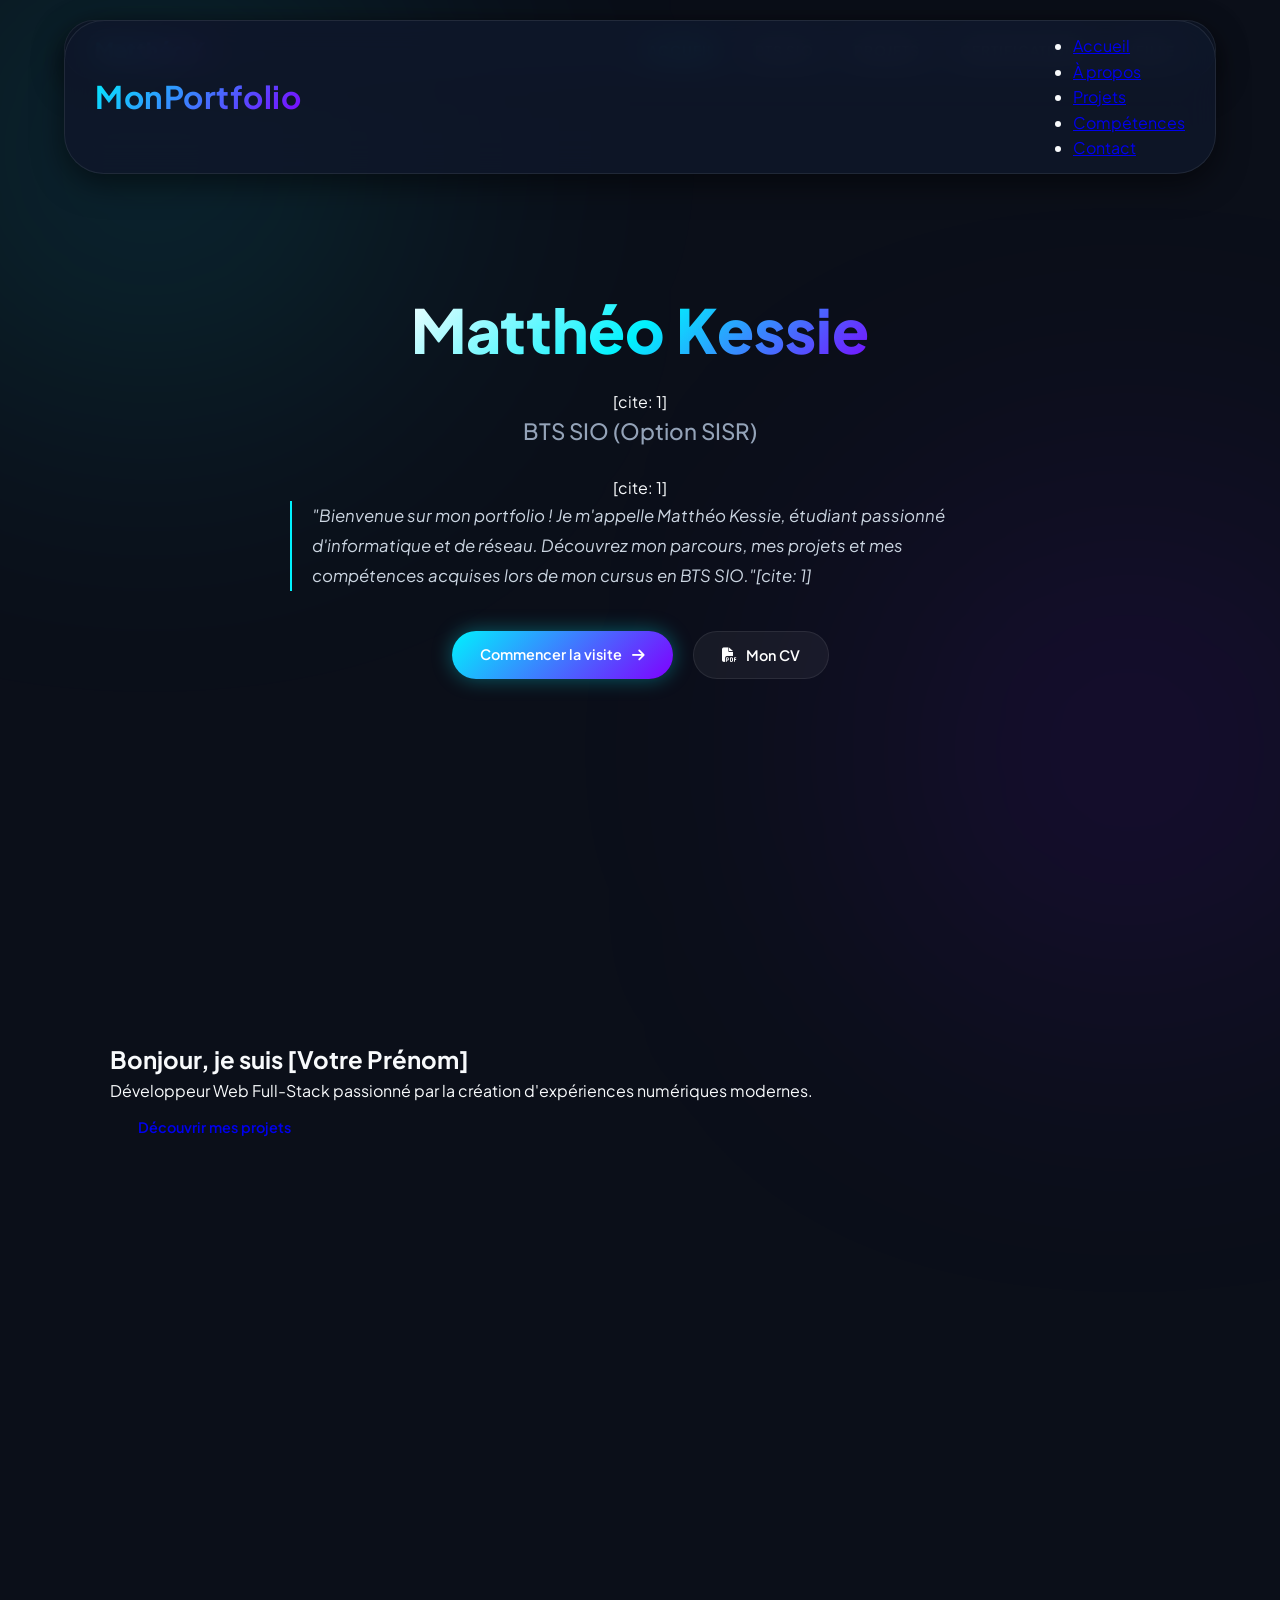
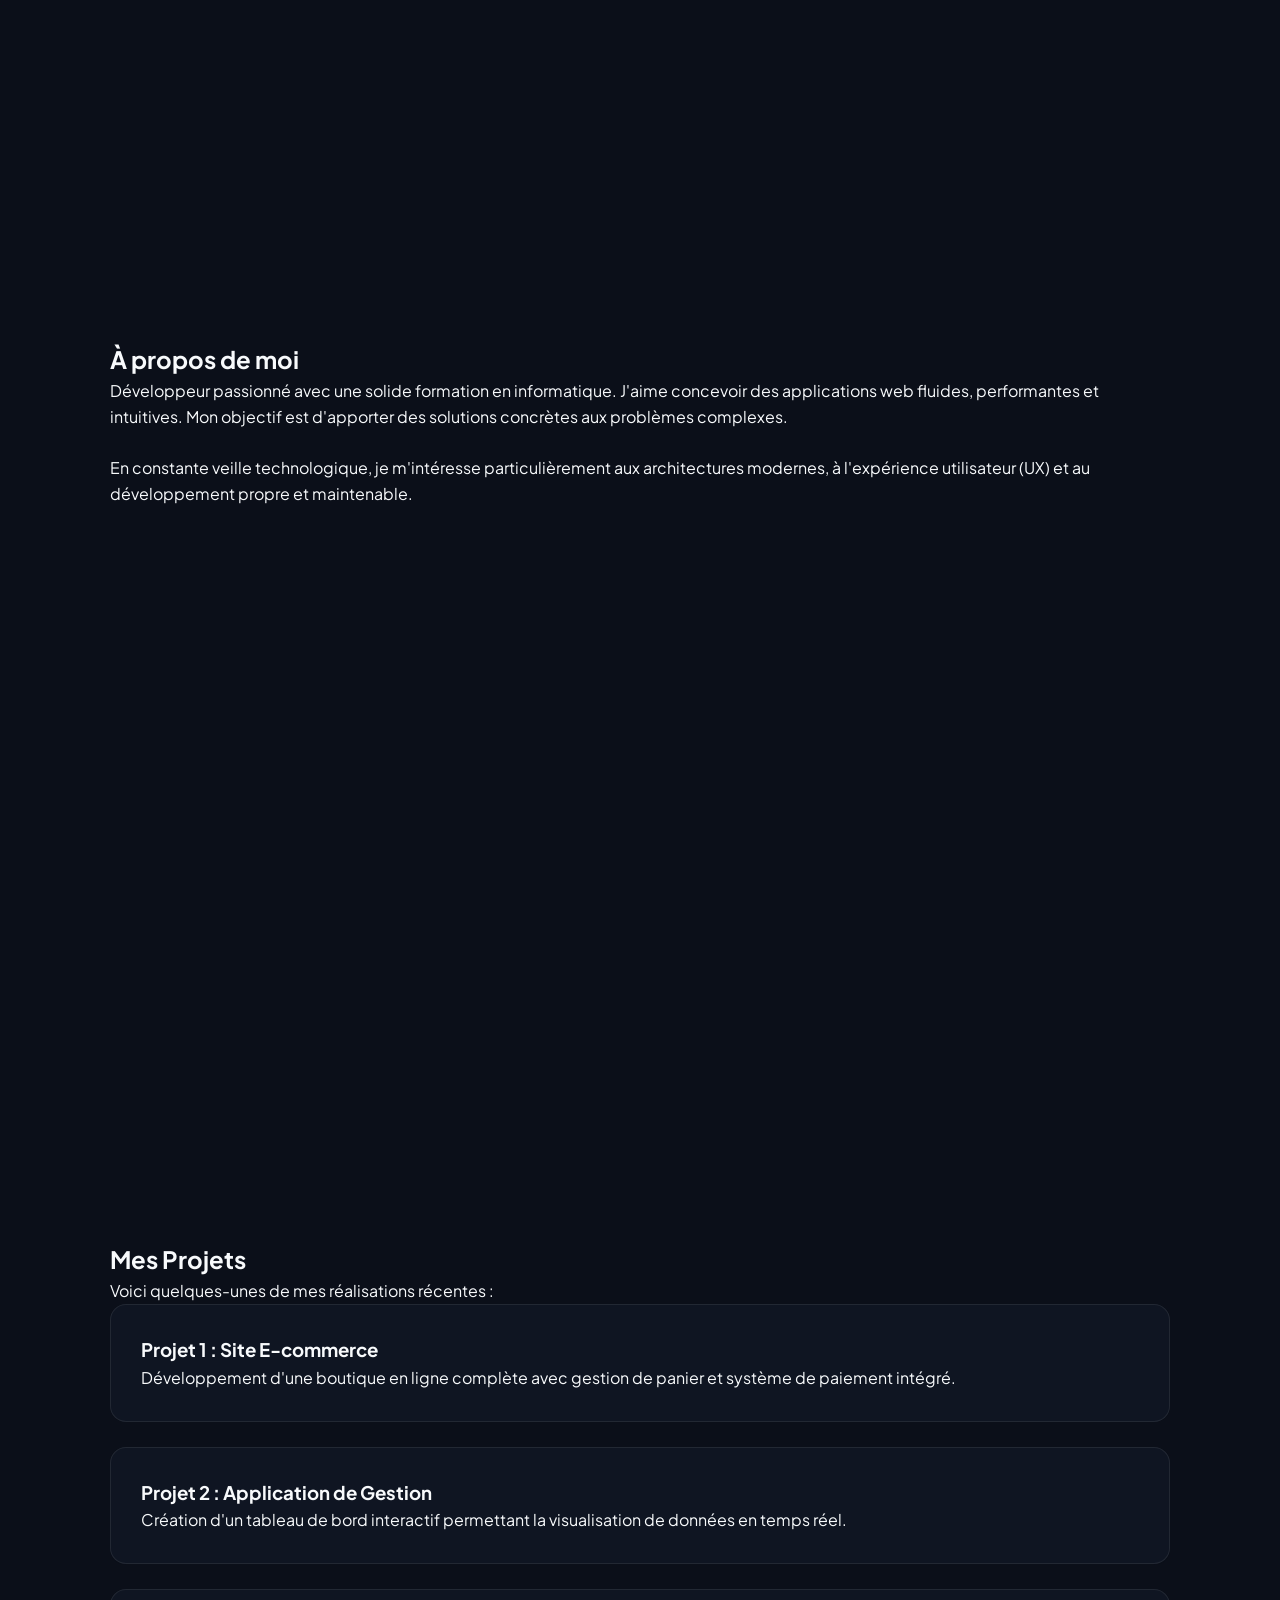
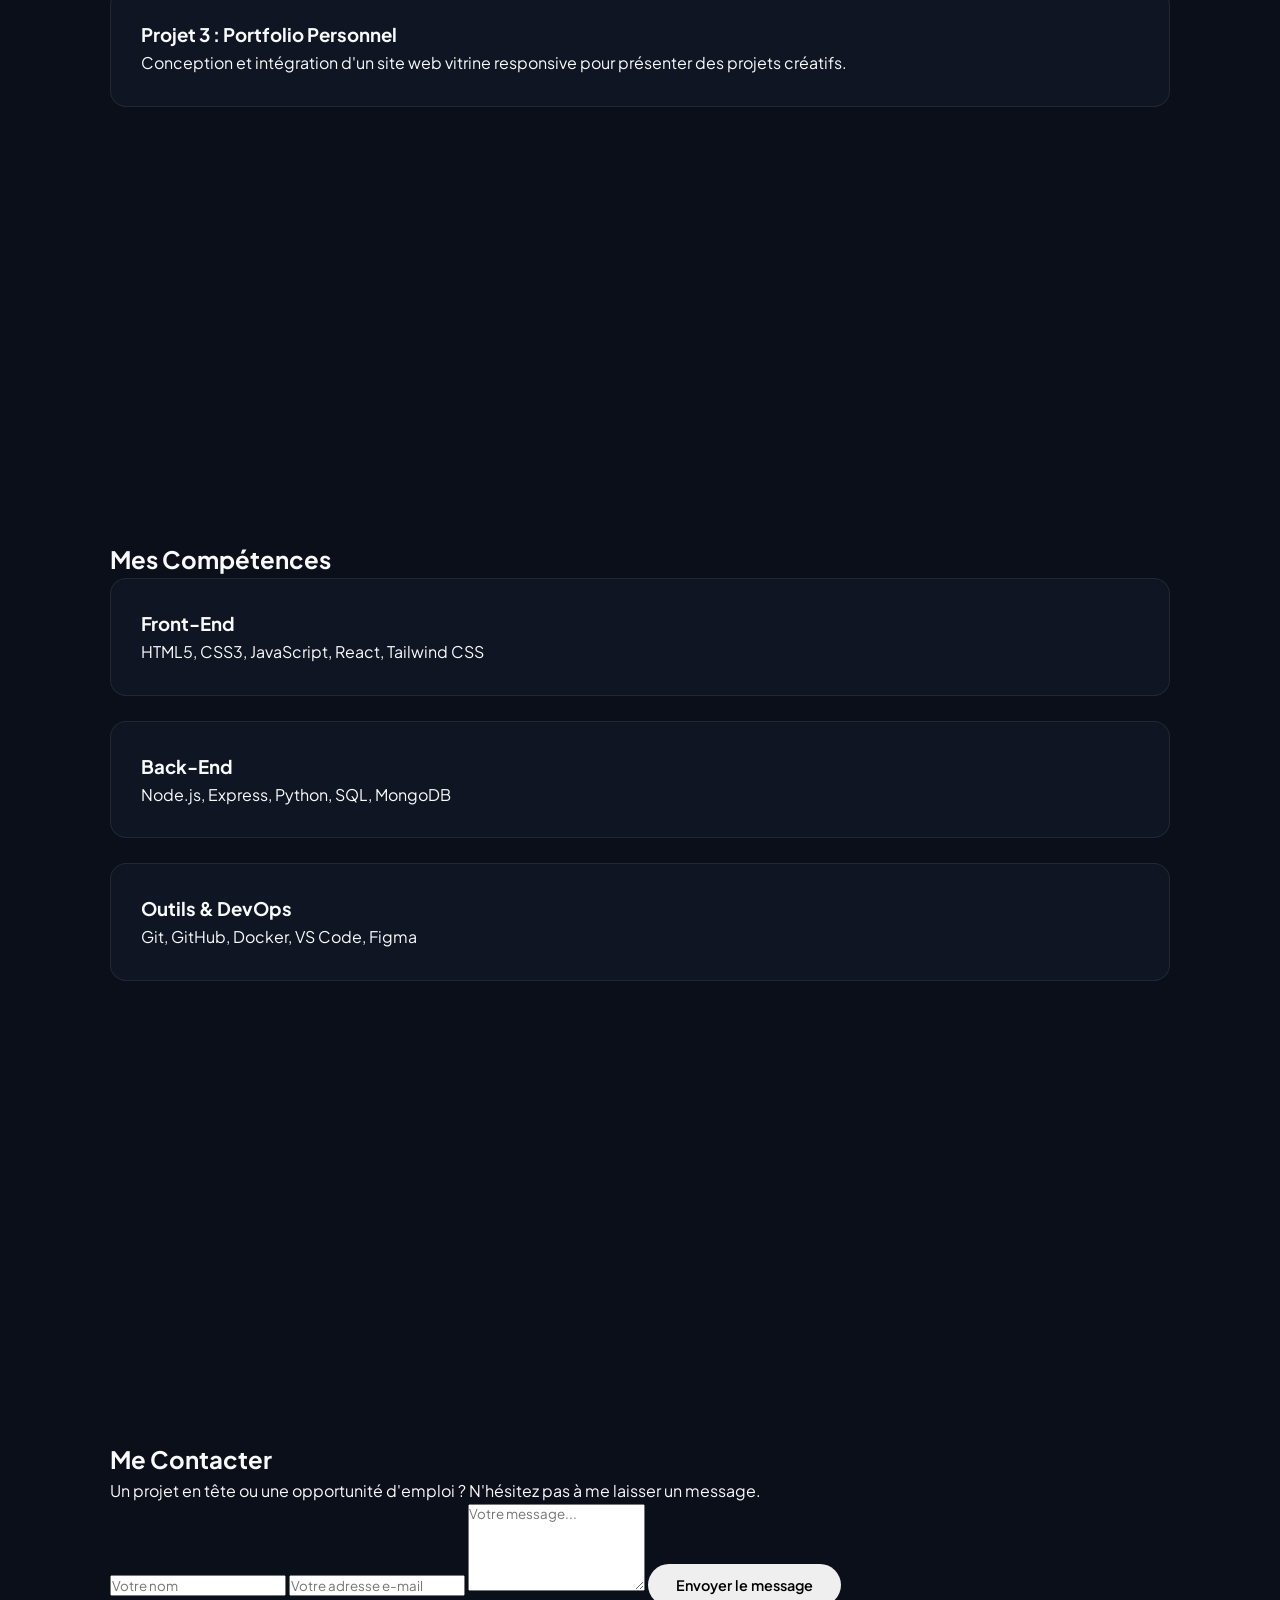
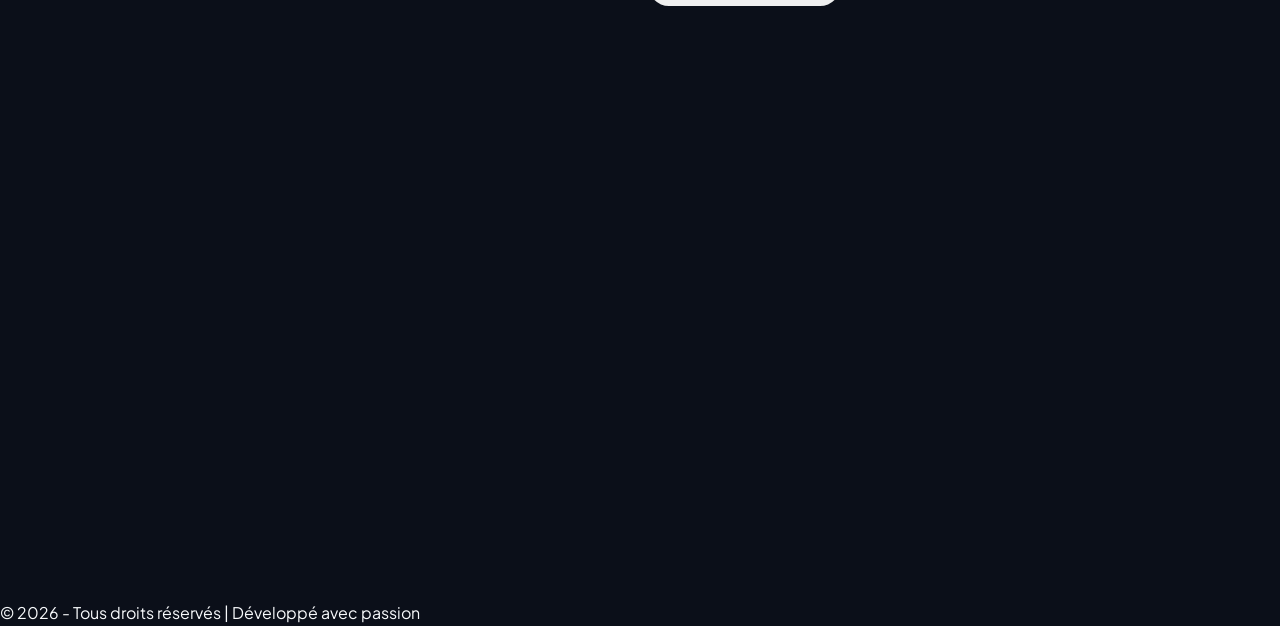
==== index.html @ 262bdb98 "Enhance index.html with title and navigation Updated the title and added navigation links for the po" ====
<!DOCTYPE html>
<html lang="fr">
<head>
    <meta charset="UTF-8">
    <meta name="viewport" content="width=device-width, initial-scale=1.0">
    <title>Matthéo KESSIE - Portfolio BTS SIO SISR</title>
    <link rel="stylesheet" href="https://cdnjs.cloudflare.com/ajax/libs/font-awesome/6.4.0/css/all.min.css">
    <link href="https://fonts.googleapis.com/css2?family=Plus+Jakarta+Sans:wght@300;400;500;600;700;800&display=swap" rel="stylesheet">
    <link rel="stylesheet" href="style.css">
</head>
<body>

    <header>
        <nav>
            <a href="index.html" class="logo">Matthéo K.</a>
            <ul class="nav-links">
                <li><a href="index.html" class="active">Accueil</a></li>
                <li><a href="bts-sio.html">BTS SIO</a></li>
                <li><a href="projets.html">Projets</a></li>
                <li><a href="certifications.html">Certifications</a></li>
                <li><a href="veille.html">Veille</a></li>
            </ul>
        </nav>
    </header>

    <section id="accueil" style="display: flex; flex-direction: column; justify-content: center; align-items: center; text-align: center;">
        <h1 class="hero-title">Matthéo Kessie</h1>[cite: 1]
        <h2 class="hero-subtitle">BTS SIO (Option SISR)</h2>[cite: 1]
        <p class="hero-quote">
            "Bienvenue sur mon portfolio ! Je m'appelle Matthéo Kessie, étudiant passionné d'informatique et de réseau. Découvrez mon parcours, mes projets et mes compétences acquises lors de mon cursus en BTS SIO."[cite: 1]
        </p>
        <div class="hero-buttons">
            <a href="bts-sio.html" class="btn btn-primary">Commencer la visite <i class="fas fa-arrow-right"></i></a>
            <button id="open-cv-btn" class="btn btn-outline"><i class="fas fa-file-pdf"></i> Mon CV</button>
        </div>
    </section>

    <!-- MODALE POP-UP CV -->
    <div id="cv-modal" class="modal">
        <div class="modal-content" style="height: 85vh; max-width: 850px; display: flex; flex-direction: column;">
            <span class="close-modal" id="close-cv-modal">&times;</span>
            <h2 style="margin-bottom: 15px; color: var(--primary-accent);"><i class="fas fa-file-pdf"></i> Curriculum Vitae - Matthéo KESSIE</h2>[cite: 1]
            <iframe src="CV matt paris.pdf" width="100%" height="100%" style="border: none; border-radius: 8px; flex-grow: 1;"></iframe>[cite: 1]
        </div>
    </div>

    <script src="script.js"></script>
</body>
</html><!DOCTYPE html>
<html lang="fr">
<head>
    <meta charset="UTF-8">
    <meta name="viewport" content="width=device-width, initial-scale=1.0">
    <title>Mon Portfolio | Développeur & Créatif</title>
    
    <!-- Lien vers votre fichier CSS externe -->
    <link rel="stylesheet" href="style.css">
</head>
<body>

    <!-- EN-TÊTE ET NAVIGATION -->
    <header>
        <nav>
            <div class="logo">
                <h2>MonPortfolio</h2>
            </div>
            <ul>
                <li><a href="#accueil">Accueil</a></li>
                <li><a href="#apropos">À propos</a></li>
                <li><a href="#projets">Projets</a></li>
                <li><a href="#competences">Compétences</a></li>
                <li><a href="#contact">Contact</a></li>
            </ul>
        </nav>
    </header>

    <main>
        <!-- SECTION 1 : ACCUEIL -->
        <section id="accueil" class="hero">
            <h1>Bonjour, je suis [Votre Prénom]</h1>
            <p>Développeur Web Full-Stack passionné par la création d'expériences numériques modernes.</p>
            <a href="#projets" class="btn">Découvrir mes projets</a>
        </section>

        <!-- SECTION 2 : À PROPOS -->
        <section id="apropos">
            <h2>À propos de moi</h2>
            <p>Développeur passionné avec une solide formation en informatique. J'aime concevoir des applications web fluides, performantes et intuitives. Mon objectif est d'apporter des solutions concrètes aux problèmes complexes.</p>
            <br>
            <p>En constante veille technologique, je m'intéresse particulièrement aux architectures modernes, à l'expérience utilisateur (UX) et au développement propre et maintenable.</p>
        </section>

        <!-- SECTION 3 : PROJETS -->
        <section id="projets">
            <h2>Mes Projets</h2>
            <p>Voici quelques-unes de mes réalisations récentes :</p>
            <div class="grid">
                <article class="card">
                    <h3>Projet 1 : Site E-commerce</h3>
                    <p>Développement d'une boutique en ligne complète avec gestion de panier et système de paiement intégré.</p>
                </article>
                <article class="card">
                    <h3>Projet 2 : Application de Gestion</h3>
                    <p>Création d'un tableau de bord interactif permettant la visualisation de données en temps réel.</p>
                </article>
                <article class="card">
                    <h3>Projet 3 : Portfolio Personnel</h3>
                    <p>Conception et intégration d'un site web vitrine responsive pour présenter des projets créatifs.</p>
                </article>
            </div>
        </section>

        <!-- SECTION 4 : COMPÉTENCES -->
        <section id="competences">
            <h2>Mes Compétences</h2>
            <div class="grid">
                <div class="card">
                    <h3>Front-End</h3>
                    <p>HTML5, CSS3, JavaScript, React, Tailwind CSS</p>
                </div>
                <div class="card">
                    <h3>Back-End</h3>
                    <p>Node.js, Express, Python, SQL, MongoDB</p>
                </div>
                <div class="card">
                    <h3>Outils & DevOps</h3>
                    <p>Git, GitHub, Docker, VS Code, Figma</p>
                </div>
            </div>
        </section>

        <!-- SECTION 5 : CONTACT -->
        <section id="contact">
            <h2>Me Contacter</h2>
            <p>Un projet en tête ou une opportunité d'emploi ? N'hésitez pas à me laisser un message.</p>
            <form action="#" method="POST">
                <input type="text" name="name" placeholder="Votre nom" required>
                <input type="email" name="email" placeholder="Votre adresse e-mail" required>
                <textarea name="message" rows="5" placeholder="Votre message..." required></textarea>
                <button type="submit" class="btn">Envoyer le message</button>
            </form>
        </section>
    </main>

    <!-- PIED DE PAGE -->
    <footer>
        <p>&copy; 2026 - Tous droits réservés | Développé avec passion</p>
    </footer>

</body>
</html>
---- style.css ----
:root {
    --bg-color: #0b0f19;
    --card-bg: rgba(18, 24, 38, 0.75);
    --card-border: rgba(255, 255, 255, 0.08);
    --primary-accent: #00f2fe;
    --secondary-accent: #7f00ff;
    --text-main: #f8fafc;
    --text-muted: #94a3b8;
    --badge-bg: #ffffff;
    --badge-text: #1e293b;
    --neon-glow: 0 0 20px rgba(0, 242, 254, 0.35);
}

* {
    margin: 0;
    padding: 0;
    box-sizing: border-box;
    font-family: 'Plus Jakarta Sans', sans-serif;
}

body {
    background-color: var(--bg-color);
    color: var(--text-main);
    line-height: 1.6;
    overflow-x: hidden;
    position: relative;
}

body::before, body::after {
    content: '';
    position: fixed;
    width: 500px;
    height: 500px;
    border-radius: 50%;
    filter: blur(140px);
    z-index: -1;
    pointer-events: none;
}

body::before {
    background: rgba(0, 242, 254, 0.12);
    top: -100px;
    left: -100px;
}

body::after {
    background: rgba(127, 0, 255, 0.12);
    bottom: -100px;
    right: -100px;
}

header {
    position: fixed;
    top: 20px;
    left: 50%;
    transform: translateX(-50%);
    width: 90%;
    max-width: 1200px;
    z-index: 1000;
}

nav {
    background: rgba(15, 23, 42, 0.85);
    backdrop-filter: blur(16px);
    border: 1px solid var(--card-border);
    padding: 12px 30px;
    border-radius: 40px;
    display: flex;
    justify-content: space-between;
    align-items: center;
    box-shadow: 0 10px 30px rgba(0,0,0,0.5);
}

.logo {
    font-size: 1.3rem;
    font-weight: 800;
    background: linear-gradient(135deg, var(--primary-accent), var(--secondary-accent));
    -webkit-background-clip: text;
    -webkit-text-fill-color: transparent;
    letter-spacing: 0.5px;
    text-decoration: none;
}

.nav-links {
    display: flex;
    gap: 20px;
    list-style: none;
}

.nav-links a {
    color: var(--text-muted);
    text-decoration: none;
    font-size: 0.85rem;
    font-weight: 600;
    text-transform: uppercase;
    letter-spacing: 1px;
    transition: all 0.3s ease;
    padding: 5px 10px;
}

.nav-links a:hover, .nav-links a.active {
    color: var(--primary-accent);
    text-shadow: 0 0 10px rgba(0, 242, 254, 0.5);
}

section {
    min-height: 100vh;
    padding: 140px 20px 80px;
    max-width: 1100px;
    margin: 0 auto;
}

.section-title {
    font-size: 2.5rem;
    font-weight: 800;
    margin-bottom: 25px;
    background: linear-gradient(135deg, #fff 30%, var(--primary-accent));
    -webkit-background-clip: text;
    -webkit-text-fill-color: transparent;
}

.section-subtitle {
    color: var(--text-muted);
    margin-bottom: 40px;
    font-size: 0.95rem;
}

.hero-title {
    font-size: 3.8rem;
    font-weight: 800;
    margin-bottom: 10px;
    background: linear-gradient(135deg, #ffffff, var(--primary-accent), var(--secondary-accent));
    -webkit-background-clip: text;
    -webkit-text-fill-color: transparent;
}

.hero-subtitle {
    font-size: 1.4rem;
    color: var(--text-muted);
    margin-bottom: 25px;
    font-weight: 500;
}

.hero-quote {
    max-width: 700px;
    font-style: italic;
    color: #cbd5e1;
    font-size: 1.05rem;
    margin-bottom: 40px;
    line-height: 1.8;
    border-left: 2px solid var(--primary-accent);
    padding-left: 20px;
    text-align: left;
}

.hero-buttons {
    display: flex;
    gap: 20px;
}

.btn {
    padding: 12px 28px;
    border-radius: 30px;
    font-weight: 600;
    text-decoration: none;
    cursor: pointer;
    transition: all 0.3s ease;
    display: inline-flex;
    align-items: center;
    gap: 10px;
    font-size: 0.9rem;
    border: none;
}

.btn-primary {
    background: linear-gradient(135deg, var(--primary-accent), var(--secondary-accent));
    color: #fff;
    box-shadow: var(--neon-glow);
}

.btn-primary:hover {
    transform: translateY(-3px);
    box-shadow: 0 0 30px rgba(0, 242, 254, 0.6);
}

.btn-outline {
    background: rgba(255, 255, 255, 0.05);
    color: #fff;
    border: 1px solid var(--card-border);
}

.btn-outline:hover {
    border-color: var(--primary-accent);
    color: var(--primary-accent);
    transform: translateY(-3px);
}

.card {
    background: var(--card-bg);
    border: 1px solid var(--card-border);
    border-radius: 16px;
    padding: 30px;
    margin-bottom: 25px;
    backdrop-filter: blur(10px);
    transition: all 0.3s ease;
}

.card:hover {
    border-color: rgba(0, 242, 254, 0.3);
    transform: translateY(-2px);
    box-shadow: 0 10px 30px rgba(0,0,0,0.3);
}

.card-header {
    display: flex;
    align-items: center;
    gap: 15px;
    margin-bottom: 15px;
}

.card-icon {
    font-size: 1.5rem;
    color: var(--primary-accent);
}

.card-title {
    font-size: 1.3rem;
    font-weight: 700;
}

.grid-2 {
    display: grid;
    grid-template-columns: repeat(auto-fit, minmax(320px, 1fr));
    gap: 20px;
}

.tab-menu {
    display: flex;
    gap: 12px;
    margin-bottom: 25px;
    border-bottom: 1px solid var(--card-border);
    padding-bottom: 15px;
}

.tab-btn {
    background: rgba(255, 255, 255, 0.03);
    border: 1px solid var(--card-border);
    color: var(--text-muted);
    padding: 10px 20px;
    border-radius: 12px;
    font-weight: 600;
    font-size: 0.88rem;
    cursor: pointer;
    transition: all 0.3s ease;
}

.tab-btn:hover, .tab-btn.active {
    background: linear-gradient(135deg, rgba(0, 242, 254, 0.15), rgba(127, 0, 255, 0.15));
    border-color: var(--primary-accent);
    color: #fff;
    box-shadow: 0 0 15px rgba(0, 242, 254, 0.2);
}

.tab-content {
    display: none;
    animation: fadeIn 0.35s ease-out;
}

.tab-content.active {
    display: block;
}

@keyframes fadeIn {
    from { opacity: 0; transform: translateY(8px); }
    to { opacity: 1; transform: translateY(0); }
}

.skills-group {
    margin-bottom: 28px;
}

.skills-group:last-child {
    margin-bottom: 0;
}

.skills-group-title {
    font-size: 0.82rem;
    font-weight: 800;
    color: #94a3b8;
    text-transform: uppercase;
    letter-spacing: 1.2px;
    margin-bottom: 14px;
}

.skills-badge-list {
    display: flex;
    flex-wrap: wrap;
    gap: 12px;
}

.skill-badge {
    background: var(--badge-bg);
    color: var(--badge-text);
    padding: 9px 20px;
    border-radius: 8px;
    font-size: 0.92rem;
    font-weight: 600;
    box-shadow: 0 4px 12px rgba(0, 0, 0, 0.25);
    cursor: pointer;
    transition: all 0.25s cubic-bezier(0.4, 0, 0.2, 1);
    user-select: none;
    display: inline-block;
}

.skill-badge:hover {
    transform: translateY(-3px) scale(1.03);
    background: var(--primary-accent);
    color: #0b0f19;
    box-shadow: 0 8px 20px rgba(0, 242, 254, 0.4);
}

.timeline {
    position: relative;
    padding-left: 30px;
}

.timeline::before {
    content: '';
    position: absolute;
    left: 0;
    top: 10px;
    bottom: 10px;
    width: 2px;
    background: linear-gradient(180deg, var(--primary-accent), var(--secondary-accent));
}

.timeline-item {
    position: relative;
    margin-bottom: 30px;
}

.timeline-dot {
    position: absolute;
    left: -35px;
    top: 5px;
    width: 12px;
    height: 12px;
    border-radius: 50%;
    background: var(--primary-accent);
    box-shadow: 0 0 10px var(--primary-accent);
}

.timeline-date {
    font-size: 0.8rem;
    font-weight: 700;
    color: var(--primary-accent);
    background: rgba(0, 242, 254, 0.1);
    padding: 3px 10px;
    border-radius: 12px;
    display: inline-block;
    margin-bottom: 8px;
}

.bullet-list {
    list-style: none;
    margin-top: 15px;
}

.bullet-list li {
    position: relative;
    padding-left: 20px;
    margin-bottom: 10px;
    color: #cbd5e1;
    font-size: 0.95rem;
}

.bullet-list li::before {
    content: '•';
    position: absolute;
    left: 0;
    color: var(--primary-accent);
    font-size: 1.2rem;
    line-height: 1;
}

.tag-container {
    display: flex;
    flex-wrap: wrap;
    gap: 8px;
    margin-top: 15px;
}

.tag {
    background: rgba(255, 255, 255, 0.05);
    border: 1px solid rgba(255, 255, 255, 0.1);
    color: var(--text-muted);
    padding: 4px 12px;
    border-radius: 12px;
    font-size: 0.75rem;
    font-weight: 600;
}

.modal {
    display: none;
    position: fixed;
    top: 0;
    left: 0;
    width: 100%;
    height: 100%;
    background: rgba(5, 8, 15, 0.85);
    backdrop-filter: blur(14px);
    z-index: 2000;
    justify-content: center;
    align-items: center;
    padding: 20px;
    animation: fadeIn 0.25s ease-out;
}

.modal-content {
    background: #0f172a;
    border: 1px solid rgba(0, 242, 254, 0.3);
    border-radius: 20px;
    max-width: 520px;
    width: 100%;
    padding: 32px;
    position: relative;
    box-shadow: 0 25px 50px -12px rgba(0, 0, 0, 0.7), 0 0 30px rgba(0, 242, 254, 0.15);
}

.close-modal {
    position: absolute;
    top: 20px;
    right: 20px;
    width: 32px;
    height: 32px;
    background: rgba(255, 255, 255, 0.05);
    border-radius: 50%;
    display: flex;
    align-items: center;
    justify-content: center;
    color: var(--text-muted);
    cursor: pointer;
    transition: all 0.2s;
}

.close-modal:hover {
    background: rgba(255, 255, 255, 0.15);
    color: #fff;
}

.modal-title {
    font-size: 1.6rem;
    font-weight: 800;
    background: linear-gradient(135deg, #fff, var(--primary-accent));
    -webkit-background-clip: text;
    -webkit-text-fill-color: transparent;
    margin-bottom: 20px;
}

.modal-section {
    background: rgba(255, 255, 255, 0.03);
    border-radius: 12px;
    padding: 16px;
    margin-bottom: 14px;
    border: 1px solid rgba(255, 255, 255, 0.05);
}

.modal-section:last-child {
    margin-bottom: 0;
}

.modal-label {
    font-size: 0.8rem;
    font-weight: 700;
    text-transform: uppercase;
    letter-spacing: 0.8px;
    margin-bottom: 6px;
    display: flex;
    align-items: center;
    gap: 8px;
}

.modal-label.def { color: var(--primary-accent); }
.modal-label.use { color: #a855f7; }

.modal-text {
    color: #cbd5e1;
    font-size: 0.92rem;
    line-height: 1.6;
}

@media (max-width: 768px) {
    .nav-links { display: none; }
    .hero-title { font-size: 2.5rem; }
    section { padding-top: 100px; }
}
---- style.css ----
:root {
    --bg-color: #0b0f19;
    --card-bg: rgba(18, 24, 38, 0.75);
    --card-border: rgba(255, 255, 255, 0.08);
    --primary-accent: #00f2fe;
    --secondary-accent: #7f00ff;
    --text-main: #f8fafc;
    --text-muted: #94a3b8;
    --badge-bg: #ffffff;
    --badge-text: #1e293b;
    --neon-glow: 0 0 20px rgba(0, 242, 254, 0.35);
}

* {
    margin: 0;
    padding: 0;
    box-sizing: border-box;
    font-family: 'Plus Jakarta Sans', sans-serif;
}

body {
    background-color: var(--bg-color);
    color: var(--text-main);
    line-height: 1.6;
    overflow-x: hidden;
    position: relative;
}

body::before, body::after {
    content: '';
    position: fixed;
    width: 500px;
    height: 500px;
    border-radius: 50%;
    filter: blur(140px);
    z-index: -1;
    pointer-events: none;
}

body::before {
    background: rgba(0, 242, 254, 0.12);
    top: -100px;
    left: -100px;
}

body::after {
    background: rgba(127, 0, 255, 0.12);
    bottom: -100px;
    right: -100px;
}

header {
    position: fixed;
    top: 20px;
    left: 50%;
    transform: translateX(-50%);
    width: 90%;
    max-width: 1200px;
    z-index: 1000;
}

nav {
    background: rgba(15, 23, 42, 0.85);
    backdrop-filter: blur(16px);
    border: 1px solid var(--card-border);
    padding: 12px 30px;
    border-radius: 40px;
    display: flex;
    justify-content: space-between;
    align-items: center;
    box-shadow: 0 10px 30px rgba(0,0,0,0.5);
}

.logo {
    font-size: 1.3rem;
    font-weight: 800;
    background: linear-gradient(135deg, var(--primary-accent), var(--secondary-accent));
    -webkit-background-clip: text;
    -webkit-text-fill-color: transparent;
    letter-spacing: 0.5px;
    text-decoration: none;
}

.nav-links {
    display: flex;
    gap: 20px;
    list-style: none;
}

.nav-links a {
    color: var(--text-muted);
    text-decoration: none;
    font-size: 0.85rem;
    font-weight: 600;
    text-transform: uppercase;
    letter-spacing: 1px;
    transition: all 0.3s ease;
    padding: 5px 10px;
}

.nav-links a:hover, .nav-links a.active {
    color: var(--primary-accent);
    text-shadow: 0 0 10px rgba(0, 242, 254, 0.5);
}

section {
    min-height: 100vh;
    padding: 140px 20px 80px;
    max-width: 1100px;
    margin: 0 auto;
}

.section-title {
    font-size: 2.5rem;
    font-weight: 800;
    margin-bottom: 25px;
    background: linear-gradient(135deg, #fff 30%, var(--primary-accent));
    -webkit-background-clip: text;
    -webkit-text-fill-color: transparent;
}

.section-subtitle {
    color: var(--text-muted);
    margin-bottom: 40px;
    font-size: 0.95rem;
}

.hero-title {
    font-size: 3.8rem;
    font-weight: 800;
    margin-bottom: 10px;
    background: linear-gradient(135deg, #ffffff, var(--primary-accent), var(--secondary-accent));
    -webkit-background-clip: text;
    -webkit-text-fill-color: transparent;
}

.hero-subtitle {
    font-size: 1.4rem;
    color: var(--text-muted);
    margin-bottom: 25px;
    font-weight: 500;
}

.hero-quote {
    max-width: 700px;
    font-style: italic;
    color: #cbd5e1;
    font-size: 1.05rem;
    margin-bottom: 40px;
    line-height: 1.8;
    border-left: 2px solid var(--primary-accent);
    padding-left: 20px;
    text-align: left;
}

.hero-buttons {
    display: flex;
    gap: 20px;
}

.btn {
    padding: 12px 28px;
    border-radius: 30px;
    font-weight: 600;
    text-decoration: none;
    cursor: pointer;
    transition: all 0.3s ease;
    display: inline-flex;
    align-items: center;
    gap: 10px;
    font-size: 0.9rem;
    border: none;
}

.btn-primary {
    background: linear-gradient(135deg, var(--primary-accent), var(--secondary-accent));
    color: #fff;
    box-shadow: var(--neon-glow);
}

.btn-primary:hover {
    transform: translateY(-3px);
    box-shadow: 0 0 30px rgba(0, 242, 254, 0.6);
}

.btn-outline {
    background: rgba(255, 255, 255, 0.05);
    color: #fff;
    border: 1px solid var(--card-border);
}

.btn-outline:hover {
    border-color: var(--primary-accent);
    color: var(--primary-accent);
    transform: translateY(-3px);
}

.card {
    background: var(--card-bg);
    border: 1px solid var(--card-border);
    border-radius: 16px;
    padding: 30px;
    margin-bottom: 25px;
    backdrop-filter: blur(10px);
    transition: all 0.3s ease;
}

.card:hover {
    border-color: rgba(0, 242, 254, 0.3);
    transform: translateY(-2px);
    box-shadow: 0 10px 30px rgba(0,0,0,0.3);
}

.card-header {
    display: flex;
    align-items: center;
    gap: 15px;
    margin-bottom: 15px;
}

.card-icon {
    font-size: 1.5rem;
    color: var(--primary-accent);
}

.card-title {
    font-size: 1.3rem;
    font-weight: 700;
}

.grid-2 {
    display: grid;
    grid-template-columns: repeat(auto-fit, minmax(320px, 1fr));
    gap: 20px;
}

.tab-menu {
    display: flex;
    gap: 12px;
    margin-bottom: 25px;
    border-bottom: 1px solid var(--card-border);
    padding-bottom: 15px;
}

.tab-btn {
    background: rgba(255, 255, 255, 0.03);
    border: 1px solid var(--card-border);
    color: var(--text-muted);
    padding: 10px 20px;
    border-radius: 12px;
    font-weight: 600;
    font-size: 0.88rem;
    cursor: pointer;
    transition: all 0.3s ease;
}

.tab-btn:hover, .tab-btn.active {
    background: linear-gradient(135deg, rgba(0, 242, 254, 0.15), rgba(127, 0, 255, 0.15));
    border-color: var(--primary-accent);
    color: #fff;
    box-shadow: 0 0 15px rgba(0, 242, 254, 0.2);
}

.tab-content {
    display: none;
    animation: fadeIn 0.35s ease-out;
}

.tab-content.active {
    display: block;
}

@keyframes fadeIn {
    from { opacity: 0; transform: translateY(8px); }
    to { opacity: 1; transform: translateY(0); }
}

.skills-group {
    margin-bottom: 28px;
}

.skills-group:last-child {
    margin-bottom: 0;
}

.skills-group-title {
    font-size: 0.82rem;
    font-weight: 800;
    color: #94a3b8;
    text-transform: uppercase;
    letter-spacing: 1.2px;
    margin-bottom: 14px;
}

.skills-badge-list {
    display: flex;
    flex-wrap: wrap;
    gap: 12px;
}

.skill-badge {
    background: var(--badge-bg);
    color: var(--badge-text);
    padding: 9px 20px;
    border-radius: 8px;
    font-size: 0.92rem;
    font-weight: 600;
    box-shadow: 0 4px 12px rgba(0, 0, 0, 0.25);
    cursor: pointer;
    transition: all 0.25s cubic-bezier(0.4, 0, 0.2, 1);
    user-select: none;
    display: inline-block;
}

.skill-badge:hover {
    transform: translateY(-3px) scale(1.03);
    background: var(--primary-accent);
    color: #0b0f19;
    box-shadow: 0 8px 20px rgba(0, 242, 254, 0.4);
}

.timeline {
    position: relative;
    padding-left: 30px;
}

.timeline::before {
    content: '';
    position: absolute;
    left: 0;
    top: 10px;
    bottom: 10px;
    width: 2px;
    background: linear-gradient(180deg, var(--primary-accent), var(--secondary-accent));
}

.timeline-item {
    position: relative;
    margin-bottom: 30px;
}

.timeline-dot {
    position: absolute;
    left: -35px;
    top: 5px;
    width: 12px;
    height: 12px;
    border-radius: 50%;
    background: var(--primary-accent);
    box-shadow: 0 0 10px var(--primary-accent);
}

.timeline-date {
    font-size: 0.8rem;
    font-weight: 700;
    color: var(--primary-accent);
    background: rgba(0, 242, 254, 0.1);
    padding: 3px 10px;
    border-radius: 12px;
    display: inline-block;
    margin-bottom: 8px;
}

.bullet-list {
    list-style: none;
    margin-top: 15px;
}

.bullet-list li {
    position: relative;
    padding-left: 20px;
    margin-bottom: 10px;
    color: #cbd5e1;
    font-size: 0.95rem;
}

.bullet-list li::before {
    content: '•';
    position: absolute;
    left: 0;
    color: var(--primary-accent);
    font-size: 1.2rem;
    line-height: 1;
}

.tag-container {
    display: flex;
    flex-wrap: wrap;
    gap: 8px;
    margin-top: 15px;
}

.tag {
    background: rgba(255, 255, 255, 0.05);
    border: 1px solid rgba(255, 255, 255, 0.1);
    color: var(--text-muted);
    padding: 4px 12px;
    border-radius: 12px;
    font-size: 0.75rem;
    font-weight: 600;
}

.modal {
    display: none;
    position: fixed;
    top: 0;
    left: 0;
    width: 100%;
    height: 100%;
    background: rgba(5, 8, 15, 0.85);
    backdrop-filter: blur(14px);
    z-index: 2000;
    justify-content: center;
    align-items: center;
    padding: 20px;
    animation: fadeIn 0.25s ease-out;
}

.modal-content {
    background: #0f172a;
    border: 1px solid rgba(0, 242, 254, 0.3);
    border-radius: 20px;
    max-width: 520px;
    width: 100%;
    padding: 32px;
    position: relative;
    box-shadow: 0 25px 50px -12px rgba(0, 0, 0, 0.7), 0 0 30px rgba(0, 242, 254, 0.15);
}

.close-modal {
    position: absolute;
    top: 20px;
    right: 20px;
    width: 32px;
    height: 32px;
    background: rgba(255, 255, 255, 0.05);
    border-radius: 50%;
    display: flex;
    align-items: center;
    justify-content: center;
    color: var(--text-muted);
    cursor: pointer;
    transition: all 0.2s;
}

.close-modal:hover {
    background: rgba(255, 255, 255, 0.15);
    color: #fff;
}

.modal-title {
    font-size: 1.6rem;
    font-weight: 800;
    background: linear-gradient(135deg, #fff, var(--primary-accent));
    -webkit-background-clip: text;
    -webkit-text-fill-color: transparent;
    margin-bottom: 20px;
}

.modal-section {
    background: rgba(255, 255, 255, 0.03);
    border-radius: 12px;
    padding: 16px;
    margin-bottom: 14px;
    border: 1px solid rgba(255, 255, 255, 0.05);
}

.modal-section:last-child {
    margin-bottom: 0;
}

.modal-label {
    font-size: 0.8rem;
    font-weight: 700;
    text-transform: uppercase;
    letter-spacing: 0.8px;
    margin-bottom: 6px;
    display: flex;
    align-items: center;
    gap: 8px;
}

.modal-label.def { color: var(--primary-accent); }
.modal-label.use { color: #a855f7; }

.modal-text {
    color: #cbd5e1;
    font-size: 0.92rem;
    line-height: 1.6;
}

@media (max-width: 768px) {
    .nav-links { display: none; }
    .hero-title { font-size: 2.5rem; }
    section { padding-top: 100px; }
}
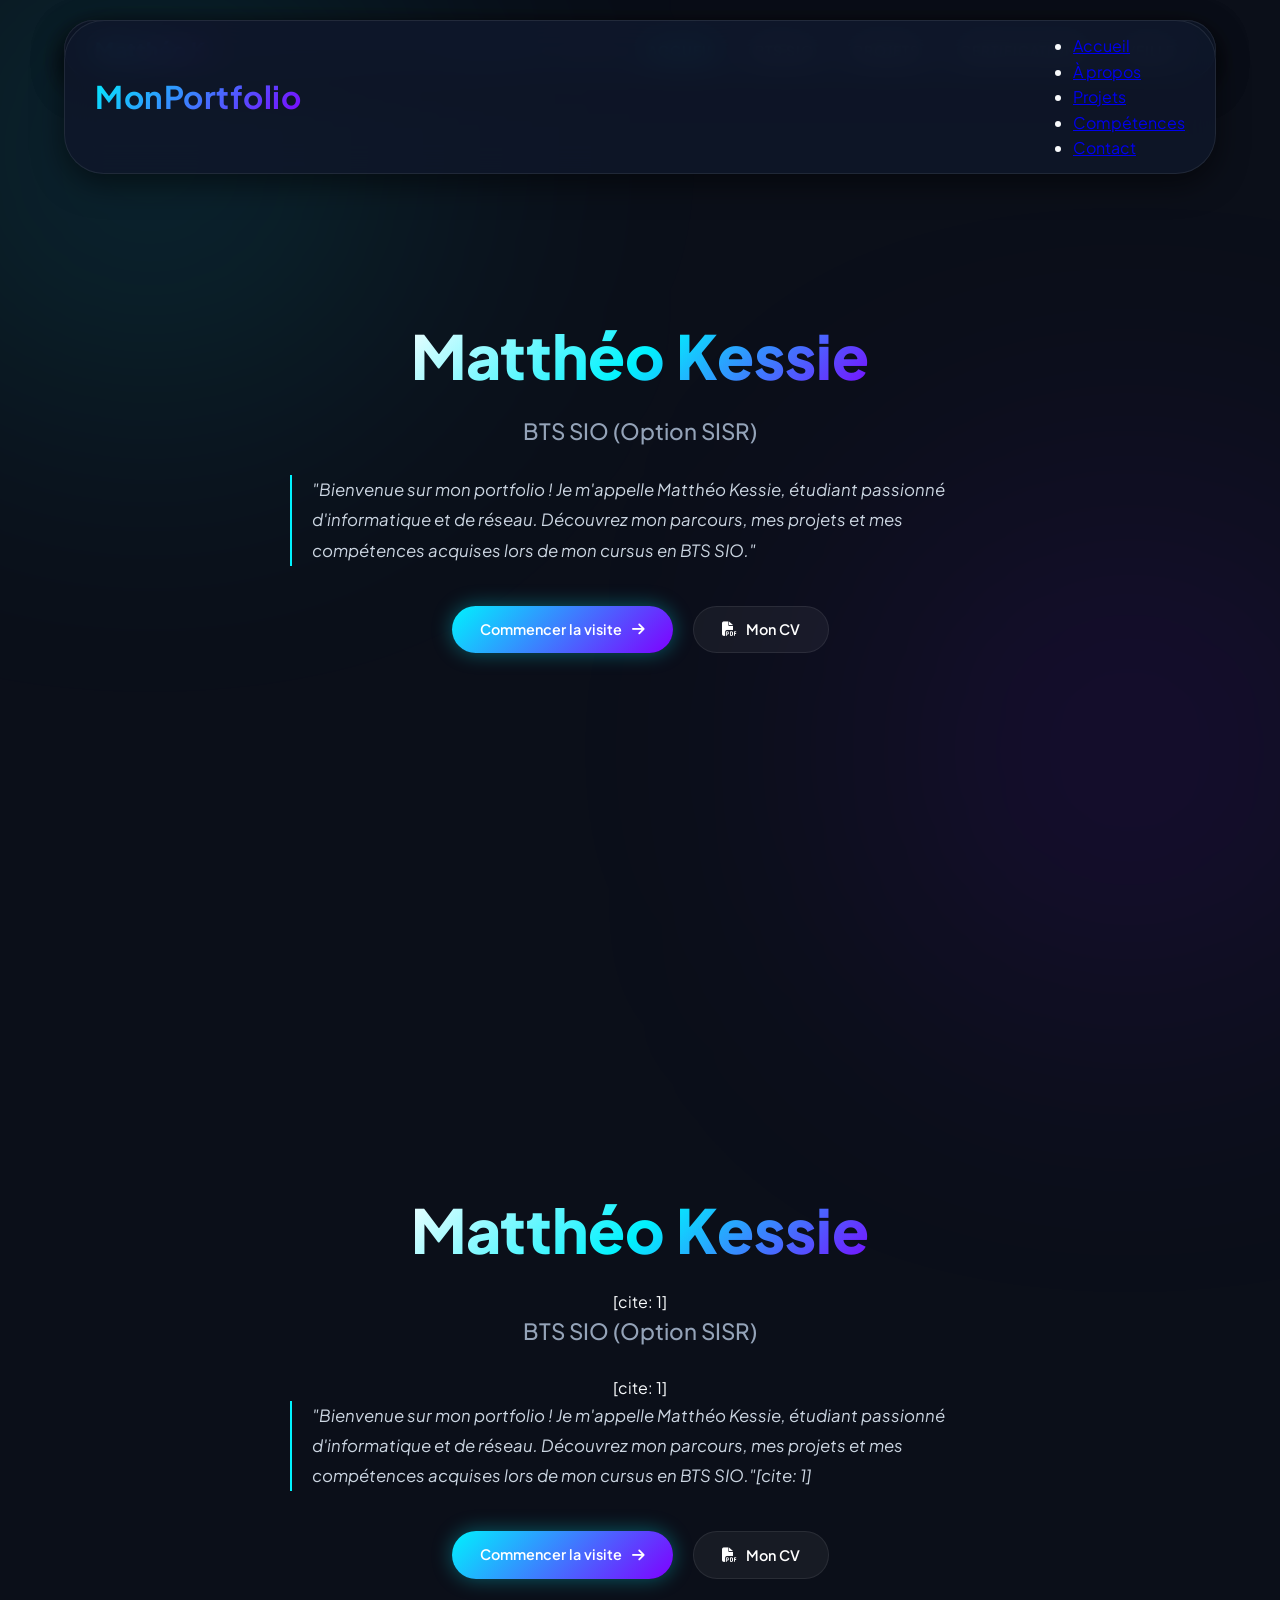
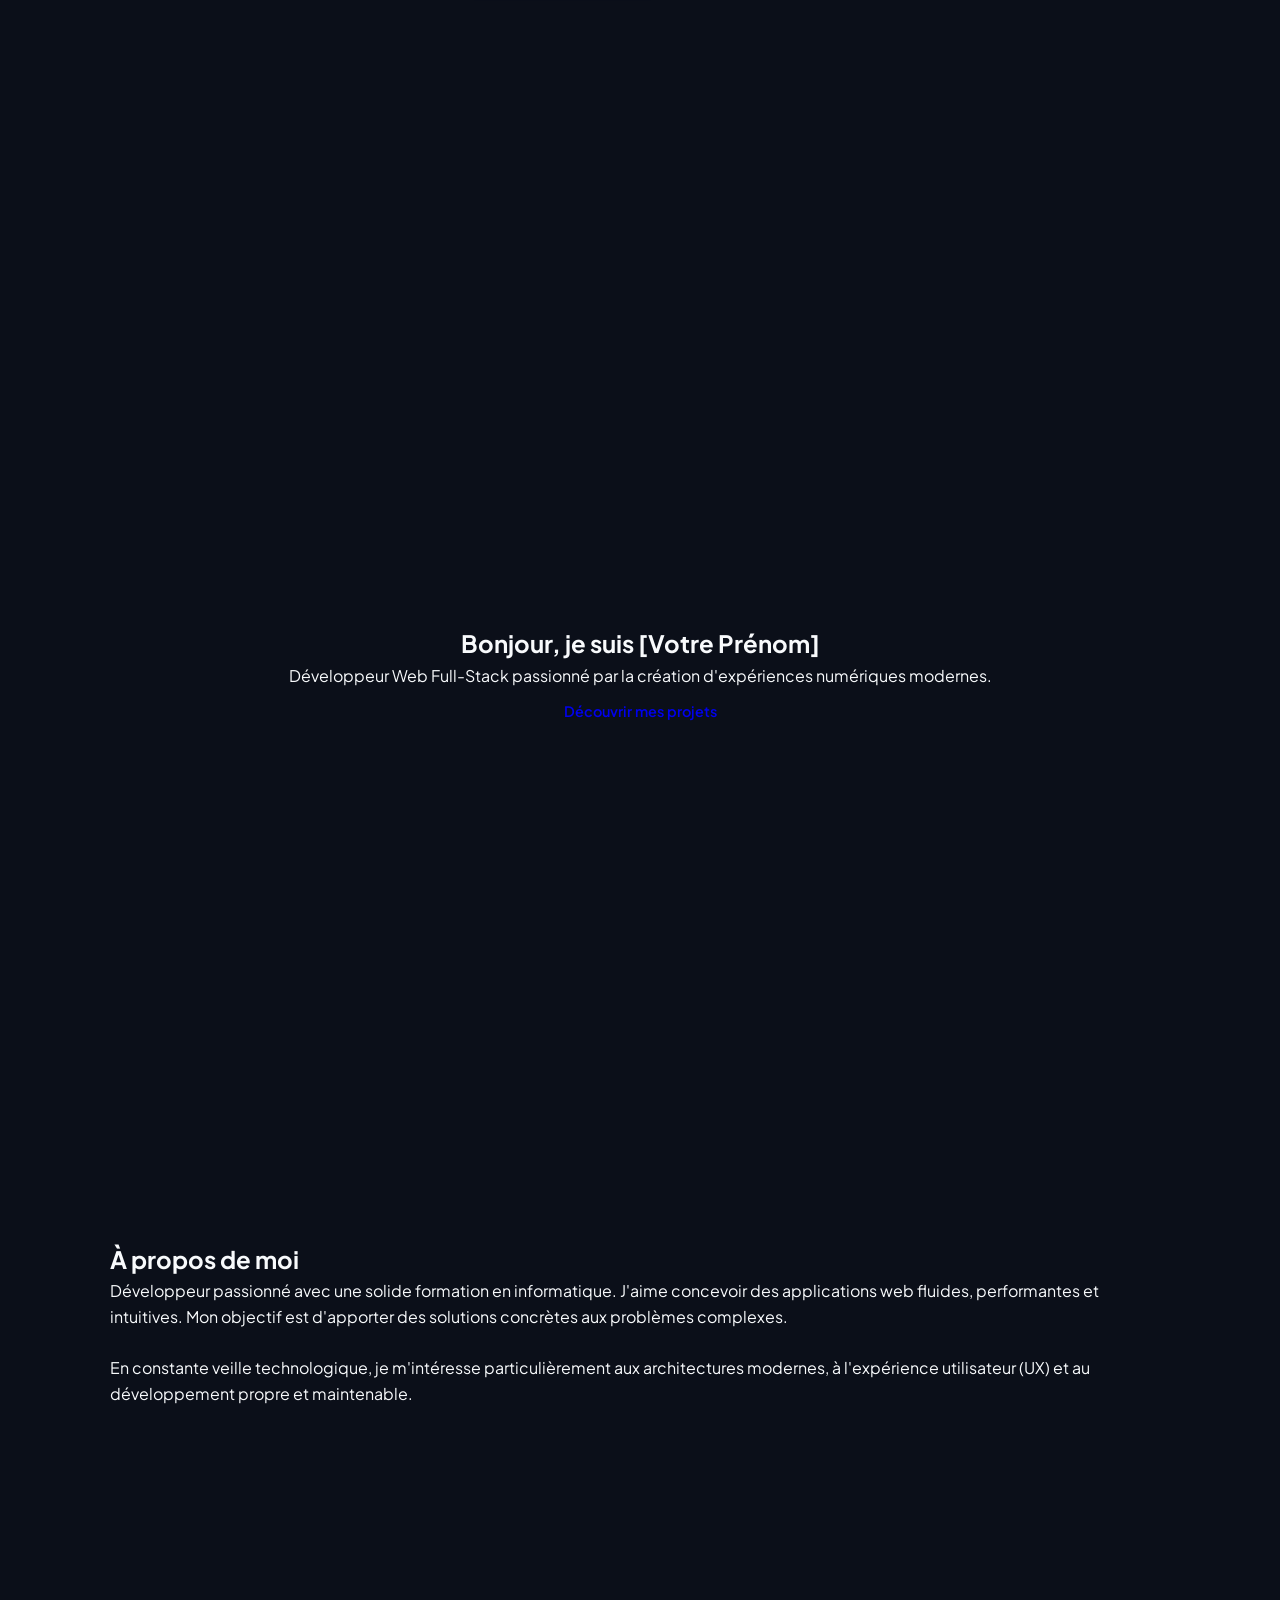
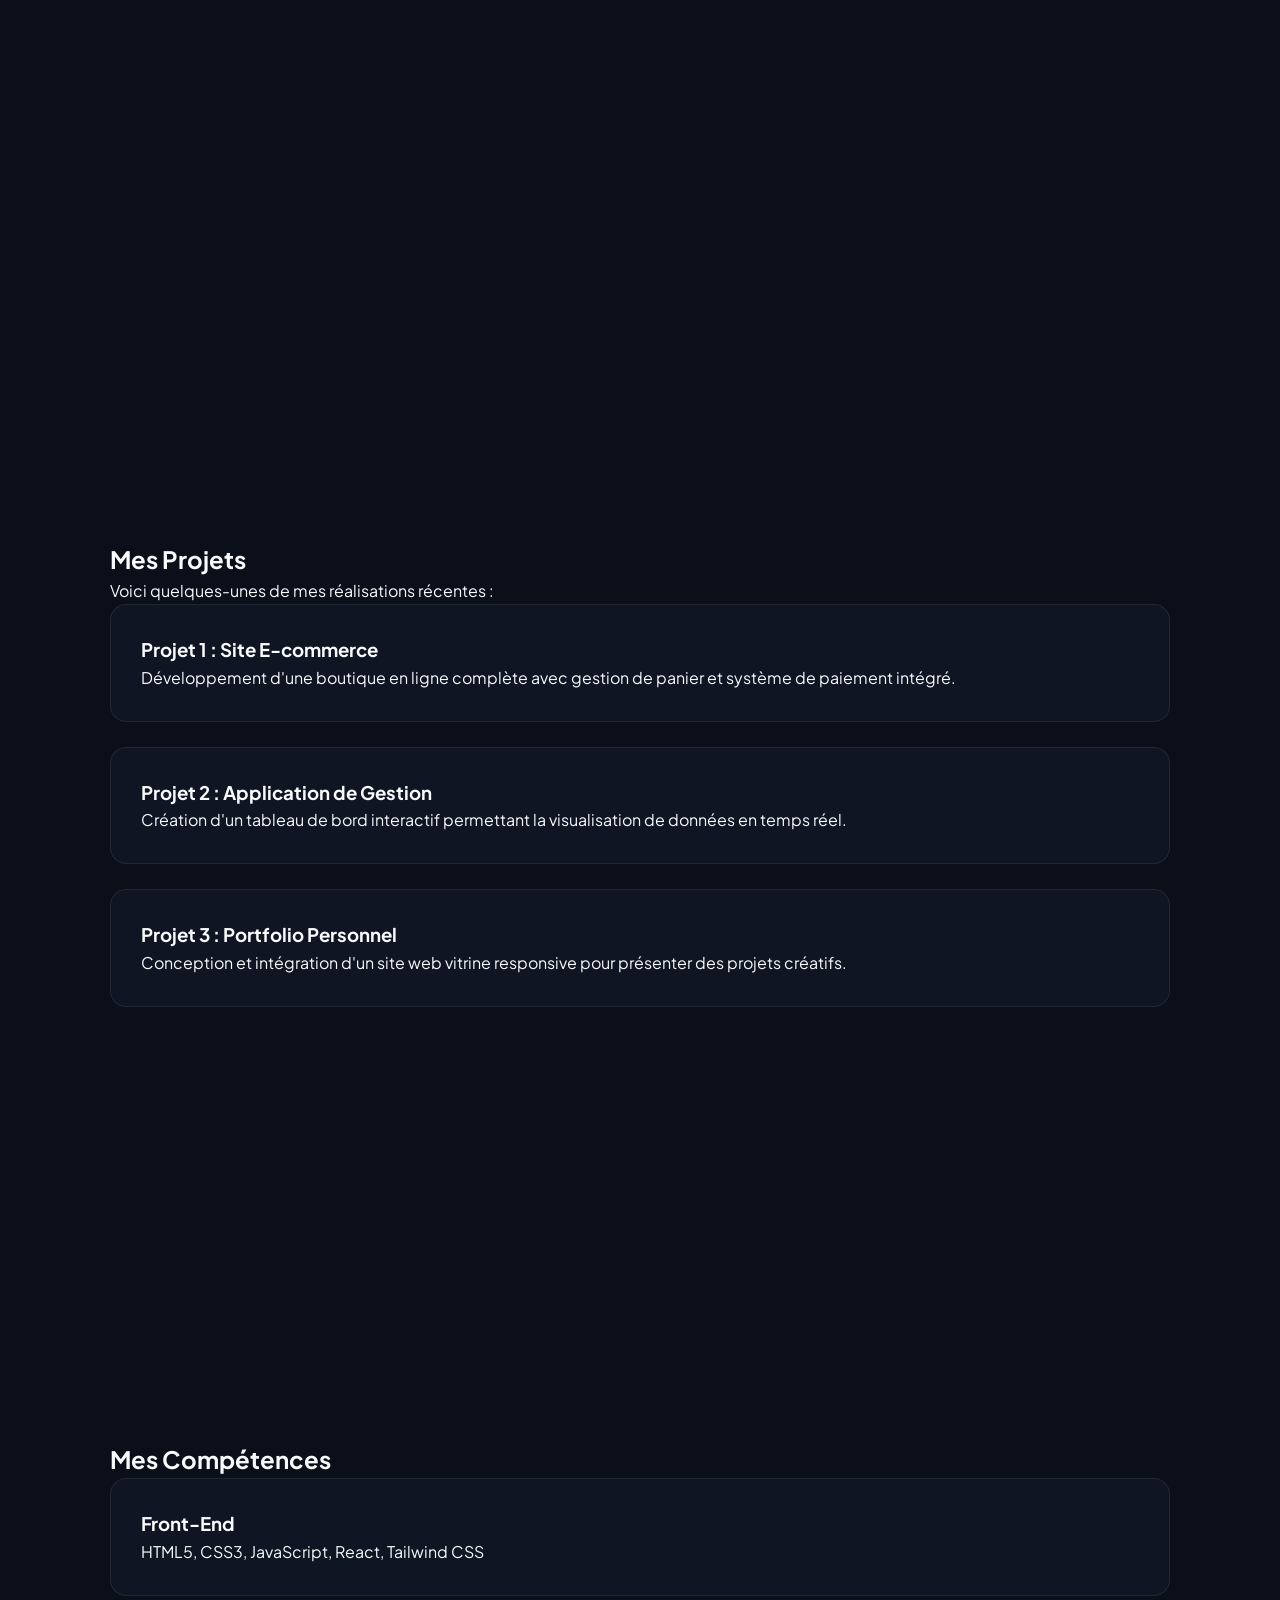
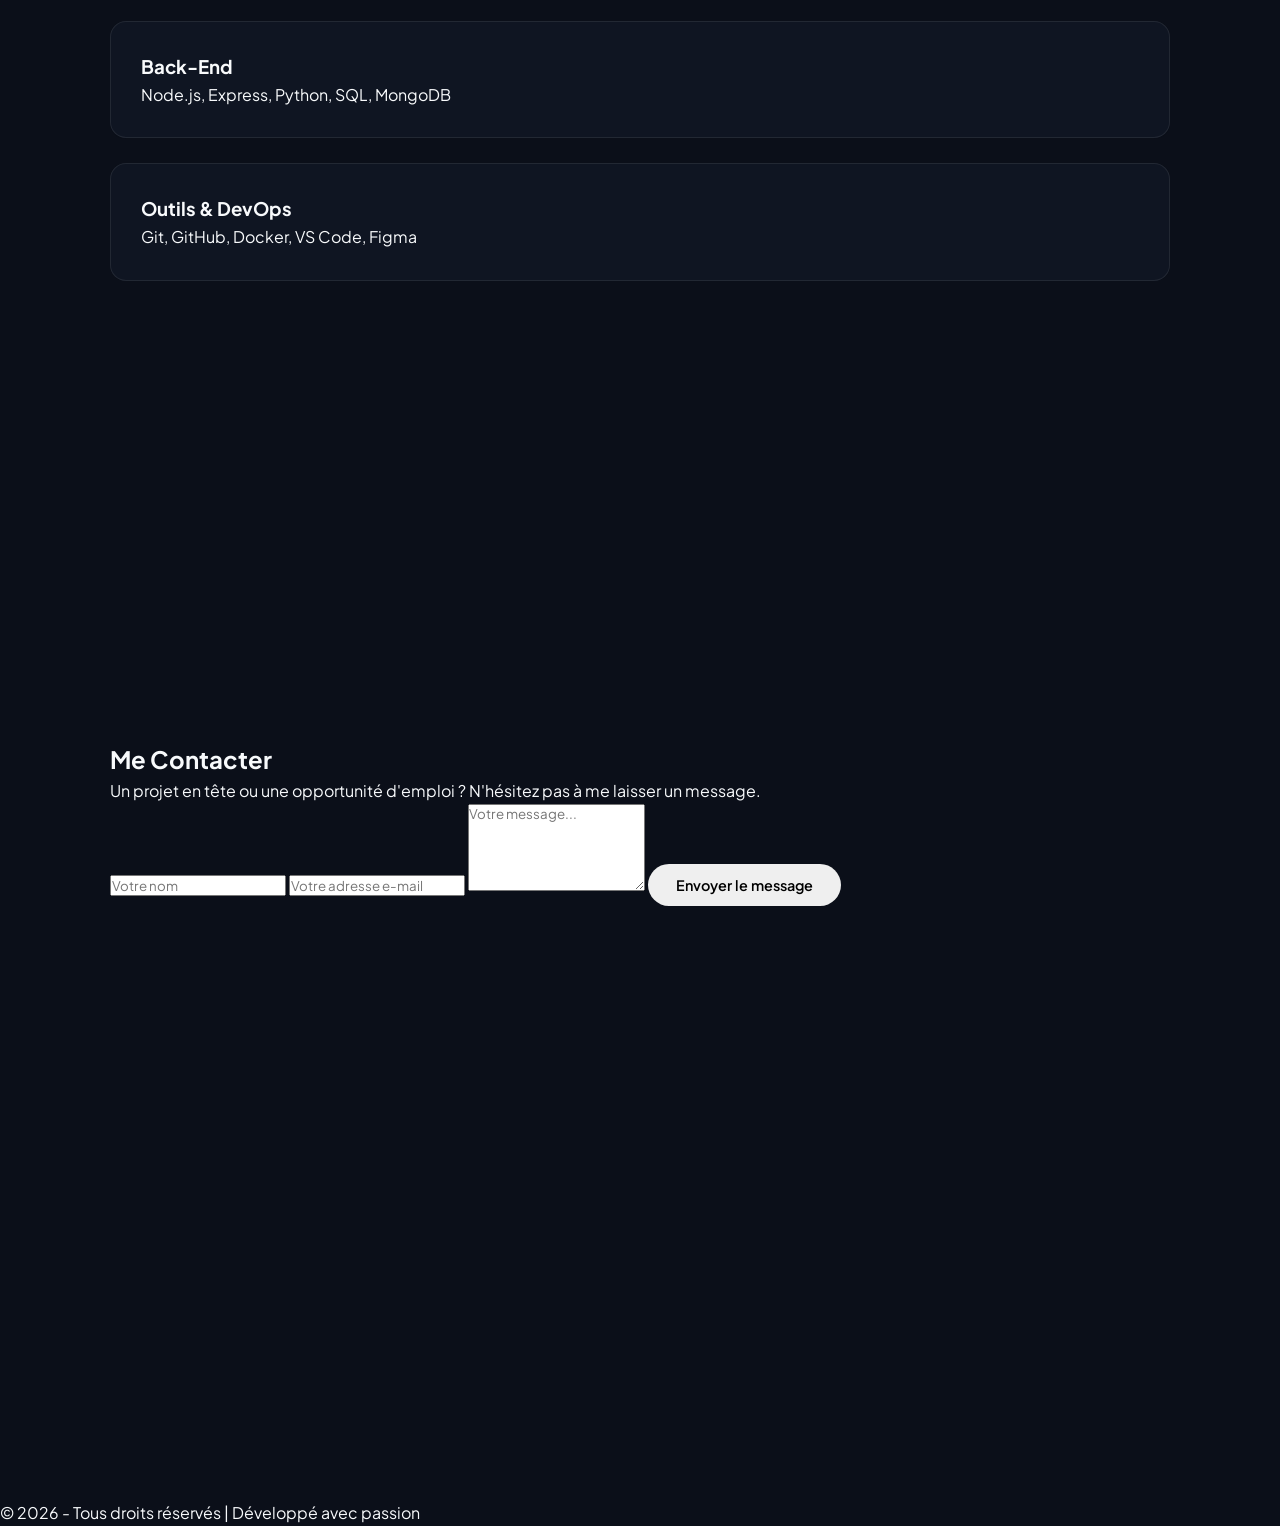
==== commit aec943fb: "Modify index.html for title and CV modal Updated the title and added a modal for CV display." ====
--- a/index.html
+++ b/index.html
@@ -1,4 +1,54 @@
 <!DOCTYPE html>
+<html lang="fr">
+<head>
+    <meta charset="UTF-8">
+    <meta name="viewport" content="width=device-width, initial-scale=1.0">
+    <title>Matthéo KESSIE - Accueil</title>
+    <link rel="stylesheet" href="https://cdnjs.cloudflare.com/ajax/libs/font-awesome/6.4.0/css/all.min.css">
+    <link href="https://fonts.googleapis.com/css2?family=Plus+Jakarta+Sans:wght@300;400;500;600;700;800&display=swap" rel="stylesheet">
+    <link rel="stylesheet" href="style.css">
+</head>
+<body>
+
+    <header>
+        <nav>
+            <div class="logo">Matthéo K.</div>
+            <ul class="nav-links">
+                <li><a href="index.html" class="active">Accueil</a></li>
+                <li><a href="bts-sio.html">BTS SIO</a></li>
+                <li><a href="profil.html">Profil</a></li>
+                <li><a href="projets.html">Projets</a></li>
+                <li><a href="stages.html">Stages</a></li>
+                <li><a href="certifications.html">Certifications</a></li>
+                <li><a href="veille.html">Veille</a></li>
+            </ul>
+        </nav>
+    </header>
+
+    <section id="accueil">
+        <h1 class="hero-title">Matthéo Kessie</h1>
+        <h2 class="hero-subtitle">BTS SIO (Option SISR)</h2>
+        <p class="hero-quote">
+            "Bienvenue sur mon portfolio ! Je m'appelle Matthéo Kessie, étudiant passionné d'informatique et de réseau. Découvrez mon parcours, mes projets et mes compétences acquises lors de mon cursus en BTS SIO."
+        </p>
+        <div class="hero-buttons">
+            <a href="bts-sio.html" class="btn btn-primary">Commencer la visite <i class="fas fa-arrow-right"></i></a>
+            <button id="open-cv-btn" class="btn btn-outline"><i class="fas fa-file-pdf"></i> Mon CV</button>
+        </div>
+    </section>
+
+    <!-- MODALE POP-UP CV -->
+    <div id="cv-modal" class="modal">
+        <div class="modal-content" style="height: 85vh; max-width: 850px; display: flex; flex-direction: column;">
+            <span class="close-modal" id="close-cv-modal">&times;</span>
+            <h2 style="margin-bottom: 15px; color: var(--primary-accent);"><i class="fas fa-file-pdf"></i> Curriculum Vitae - Matthéo KESSIE</h2>
+            <iframe src="CV matt paris.pdf" width="100%" height="100%" style="border: none; border-radius: 8px; flex-grow: 1;"></iframe>
+        </div>
+    </div>
+
+    <script src="script.js"></script>
+</body>
+</html><!DOCTYPE html>
 <html lang="fr">
 <head>
     <meta charset="UTF-8">
--- a/style.css
+++ b/style.css
@@ -16,6 +16,7 @@
     padding: 0;
     box-sizing: border-box;
     font-family: 'Plus Jakarta Sans', sans-serif;
+    scroll-behavior: smooth;
 }
 
 body {
@@ -78,7 +79,6 @@
     -webkit-background-clip: text;
     -webkit-text-fill-color: transparent;
     letter-spacing: 0.5px;
-    text-decoration: none;
 }
 
 .nav-links {
@@ -123,6 +123,14 @@
     color: var(--text-muted);
     margin-bottom: 40px;
     font-size: 0.95rem;
+}
+
+#accueil {
+    display: flex;
+    flex-direction: column;
+    justify-content: center;
+    align-items: center;
+    text-align: center;
 }
 
 .hero-title {
--- a/style.css
+++ b/style.css
@@ -16,6 +16,7 @@
     padding: 0;
     box-sizing: border-box;
     font-family: 'Plus Jakarta Sans', sans-serif;
+    scroll-behavior: smooth;
 }
 
 body {
@@ -78,7 +79,6 @@
     -webkit-background-clip: text;
     -webkit-text-fill-color: transparent;
     letter-spacing: 0.5px;
-    text-decoration: none;
 }
 
 .nav-links {
@@ -123,6 +123,14 @@
     color: var(--text-muted);
     margin-bottom: 40px;
     font-size: 0.95rem;
+}
+
+#accueil {
+    display: flex;
+    flex-direction: column;
+    justify-content: center;
+    align-items: center;
+    text-align: center;
 }
 
 .hero-title {
--- a/style.css
+++ b/style.css
@@ -16,6 +16,7 @@
     padding: 0;
     box-sizing: border-box;
     font-family: 'Plus Jakarta Sans', sans-serif;
+    scroll-behavior: smooth;
 }
 
 body {
@@ -78,7 +79,6 @@
     -webkit-background-clip: text;
     -webkit-text-fill-color: transparent;
     letter-spacing: 0.5px;
-    text-decoration: none;
 }
 
 .nav-links {
@@ -123,6 +123,14 @@
     color: var(--text-muted);
     margin-bottom: 40px;
     font-size: 0.95rem;
+}
+
+#accueil {
+    display: flex;
+    flex-direction: column;
+    justify-content: center;
+    align-items: center;
+    text-align: center;
 }
 
 .hero-title {
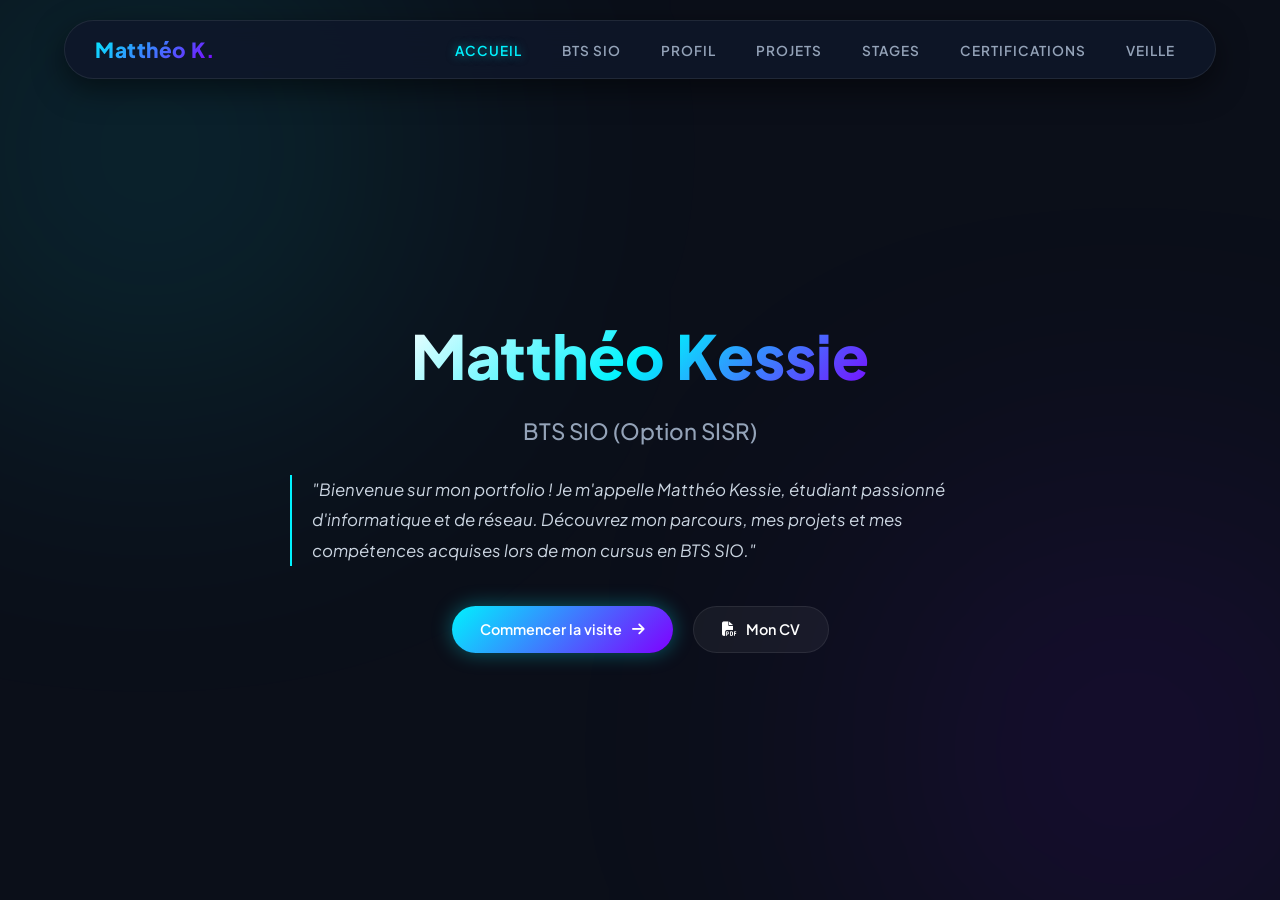
==== commit 72b1e67f: "Update index.html" ====
--- a/index.html
+++ b/index.html
@@ -48,154 +48,4 @@
 
     <script src="script.js"></script>
 </body>
-</html><!DOCTYPE html>
-<html lang="fr">
-<head>
-    <meta charset="UTF-8">
-    <meta name="viewport" content="width=device-width, initial-scale=1.0">
-    <title>Matthéo KESSIE - Portfolio BTS SIO SISR</title>
-    <link rel="stylesheet" href="https://cdnjs.cloudflare.com/ajax/libs/font-awesome/6.4.0/css/all.min.css">
-    <link href="https://fonts.googleapis.com/css2?family=Plus+Jakarta+Sans:wght@300;400;500;600;700;800&display=swap" rel="stylesheet">
-    <link rel="stylesheet" href="style.css">
-</head>
-<body>
-
-    <header>
-        <nav>
-            <a href="index.html" class="logo">Matthéo K.</a>
-            <ul class="nav-links">
-                <li><a href="index.html" class="active">Accueil</a></li>
-                <li><a href="bts-sio.html">BTS SIO</a></li>
-                <li><a href="projets.html">Projets</a></li>
-                <li><a href="certifications.html">Certifications</a></li>
-                <li><a href="veille.html">Veille</a></li>
-            </ul>
-        </nav>
-    </header>
-
-    <section id="accueil" style="display: flex; flex-direction: column; justify-content: center; align-items: center; text-align: center;">
-        <h1 class="hero-title">Matthéo Kessie</h1>[cite: 1]
-        <h2 class="hero-subtitle">BTS SIO (Option SISR)</h2>[cite: 1]
-        <p class="hero-quote">
-            "Bienvenue sur mon portfolio ! Je m'appelle Matthéo Kessie, étudiant passionné d'informatique et de réseau. Découvrez mon parcours, mes projets et mes compétences acquises lors de mon cursus en BTS SIO."[cite: 1]
-        </p>
-        <div class="hero-buttons">
-            <a href="bts-sio.html" class="btn btn-primary">Commencer la visite <i class="fas fa-arrow-right"></i></a>
-            <button id="open-cv-btn" class="btn btn-outline"><i class="fas fa-file-pdf"></i> Mon CV</button>
-        </div>
-    </section>
-
-    <!-- MODALE POP-UP CV -->
-    <div id="cv-modal" class="modal">
-        <div class="modal-content" style="height: 85vh; max-width: 850px; display: flex; flex-direction: column;">
-            <span class="close-modal" id="close-cv-modal">&times;</span>
-            <h2 style="margin-bottom: 15px; color: var(--primary-accent);"><i class="fas fa-file-pdf"></i> Curriculum Vitae - Matthéo KESSIE</h2>[cite: 1]
-            <iframe src="CV matt paris.pdf" width="100%" height="100%" style="border: none; border-radius: 8px; flex-grow: 1;"></iframe>[cite: 1]
-        </div>
-    </div>
-
-    <script src="script.js"></script>
-</body>
-</html><!DOCTYPE html>
-<html lang="fr">
-<head>
-    <meta charset="UTF-8">
-    <meta name="viewport" content="width=device-width, initial-scale=1.0">
-    <title>Mon Portfolio | Développeur & Créatif</title>
-    
-    <!-- Lien vers votre fichier CSS externe -->
-    <link rel="stylesheet" href="style.css">
-</head>
-<body>
-
-    <!-- EN-TÊTE ET NAVIGATION -->
-    <header>
-        <nav>
-            <div class="logo">
-                <h2>MonPortfolio</h2>
-            </div>
-            <ul>
-                <li><a href="#accueil">Accueil</a></li>
-                <li><a href="#apropos">À propos</a></li>
-                <li><a href="#projets">Projets</a></li>
-                <li><a href="#competences">Compétences</a></li>
-                <li><a href="#contact">Contact</a></li>
-            </ul>
-        </nav>
-    </header>
-
-    <main>
-        <!-- SECTION 1 : ACCUEIL -->
-        <section id="accueil" class="hero">
-            <h1>Bonjour, je suis [Votre Prénom]</h1>
-            <p>Développeur Web Full-Stack passionné par la création d'expériences numériques modernes.</p>
-            <a href="#projets" class="btn">Découvrir mes projets</a>
-        </section>
-
-        <!-- SECTION 2 : À PROPOS -->
-        <section id="apropos">
-            <h2>À propos de moi</h2>
-            <p>Développeur passionné avec une solide formation en informatique. J'aime concevoir des applications web fluides, performantes et intuitives. Mon objectif est d'apporter des solutions concrètes aux problèmes complexes.</p>
-            <br>
-            <p>En constante veille technologique, je m'intéresse particulièrement aux architectures modernes, à l'expérience utilisateur (UX) et au développement propre et maintenable.</p>
-        </section>
-
-        <!-- SECTION 3 : PROJETS -->
-        <section id="projets">
-            <h2>Mes Projets</h2>
-            <p>Voici quelques-unes de mes réalisations récentes :</p>
-            <div class="grid">
-                <article class="card">
-                    <h3>Projet 1 : Site E-commerce</h3>
-                    <p>Développement d'une boutique en ligne complète avec gestion de panier et système de paiement intégré.</p>
-                </article>
-                <article class="card">
-                    <h3>Projet 2 : Application de Gestion</h3>
-                    <p>Création d'un tableau de bord interactif permettant la visualisation de données en temps réel.</p>
-                </article>
-                <article class="card">
-                    <h3>Projet 3 : Portfolio Personnel</h3>
-                    <p>Conception et intégration d'un site web vitrine responsive pour présenter des projets créatifs.</p>
-                </article>
-            </div>
-        </section>
-
-        <!-- SECTION 4 : COMPÉTENCES -->
-        <section id="competences">
-            <h2>Mes Compétences</h2>
-            <div class="grid">
-                <div class="card">
-                    <h3>Front-End</h3>
-                    <p>HTML5, CSS3, JavaScript, React, Tailwind CSS</p>
-                </div>
-                <div class="card">
-                    <h3>Back-End</h3>
-                    <p>Node.js, Express, Python, SQL, MongoDB</p>
-                </div>
-                <div class="card">
-                    <h3>Outils & DevOps</h3>
-                    <p>Git, GitHub, Docker, VS Code, Figma</p>
-                </div>
-            </div>
-        </section>
-
-        <!-- SECTION 5 : CONTACT -->
-        <section id="contact">
-            <h2>Me Contacter</h2>
-            <p>Un projet en tête ou une opportunité d'emploi ? N'hésitez pas à me laisser un message.</p>
-            <form action="#" method="POST">
-                <input type="text" name="name" placeholder="Votre nom" required>
-                <input type="email" name="email" placeholder="Votre adresse e-mail" required>
-                <textarea name="message" rows="5" placeholder="Votre message..." required></textarea>
-                <button type="submit" class="btn">Envoyer le message</button>
-            </form>
-        </section>
-    </main>
-
-    <!-- PIED DE PAGE -->
-    <footer>
-        <p>&copy; 2026 - Tous droits réservés | Développé avec passion</p>
-    </footer>
-
-</body>
 </html>
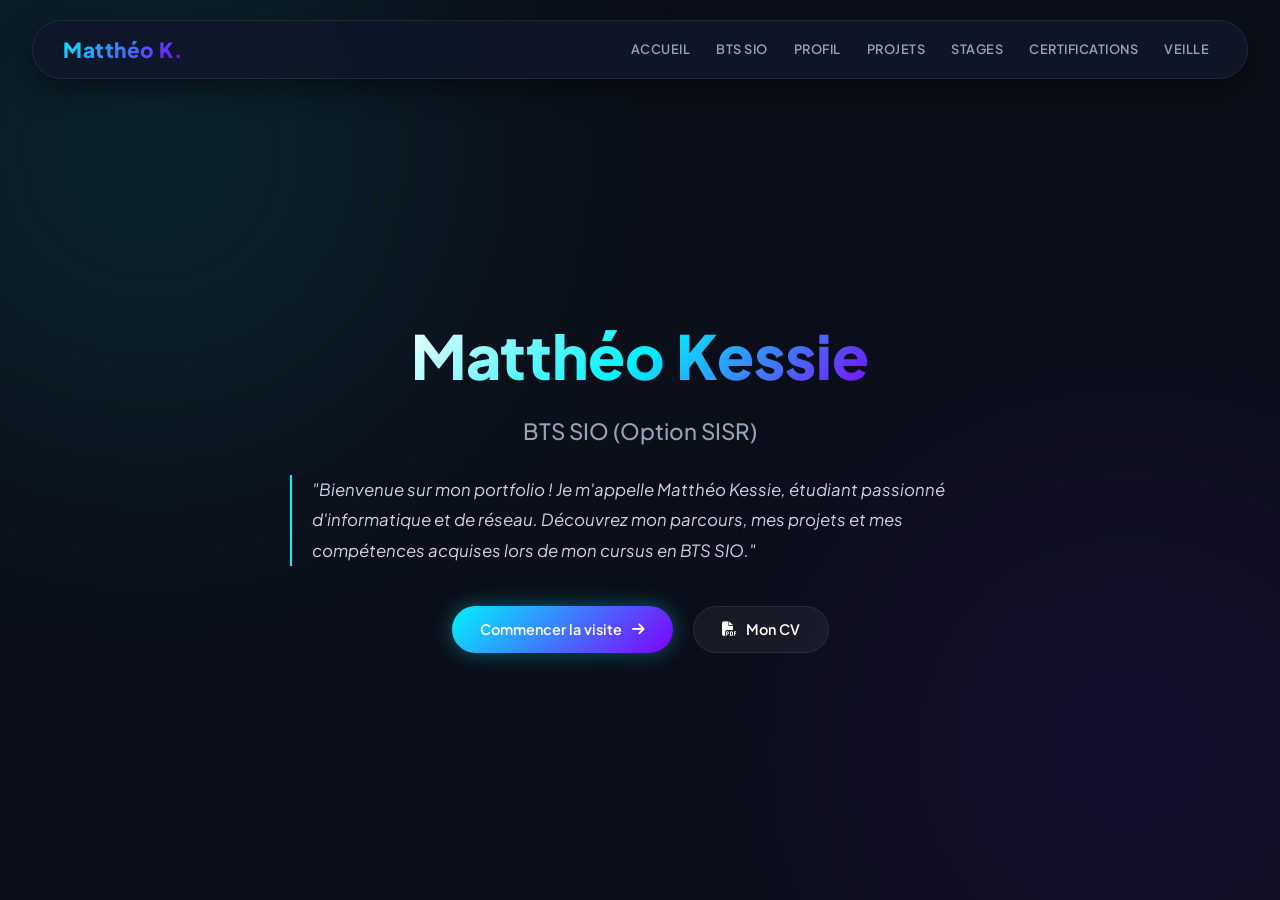
==== commit 1fddf754: "Update index.html" ====
--- a/index.html
+++ b/index.html
@@ -1,12 +1,37 @@
 <!DOCTYPE html>
 <html lang="fr">
 <head>
+
     <meta charset="UTF-8">
-    <meta name="viewport" content="width=device-width, initial-scale=1.0">
+
+    <meta
+        name="viewport"
+        content="width=device-width, initial-scale=1.0"
+    >
+
     <title>Matthéo KESSIE - Accueil</title>
-    <link rel="stylesheet" href="https://cdnjs.cloudflare.com/ajax/libs/font-awesome/6.4.0/css/all.min.css">
-    <link href="https://fonts.googleapis.com/css2?family=Plus+Jakarta+Sans:wght@300;400;500;600;700;800&display=swap" rel="stylesheet">
-    <link rel="stylesheet" href="style.css">
+
+
+    <!-- Font Awesome -->
+    <link
+        rel="stylesheet"
+        href="https://cdnjs.cloudflare.com/ajax/libs/font-awesome/6.4.0/css/all.min.css"
+    >
+
+
+    <!-- Google Fonts -->
+    <link
+        href="https://fonts.googleapis.com/css2?family=Plus+Jakarta+Sans:wght@300;400;500;600;700;800&display=swap"
+        rel="stylesheet"
+    >
+
+
+    <!-- Ton CSS -->
+    <link
+        rel="stylesheet"
+        href="style.css"
+    >
+
 </head>
 <body>
 
--- a/style.css
+++ b/style.css
@@ -1,15 +1,28 @@
+/* =========================================================
+   VARIABLES
+========================================================= */
+
 :root {
     --bg-color: #0b0f19;
     --card-bg: rgba(18, 24, 38, 0.75);
     --card-border: rgba(255, 255, 255, 0.08);
+
     --primary-accent: #00f2fe;
     --secondary-accent: #7f00ff;
+
     --text-main: #f8fafc;
     --text-muted: #94a3b8;
+
     --badge-bg: #ffffff;
     --badge-text: #1e293b;
+
     --neon-glow: 0 0 20px rgba(0, 242, 254, 0.35);
 }
+
+
+/* =========================================================
+   RESET
+========================================================= */
 
 * {
     margin: 0;
@@ -19,6 +32,11 @@
     scroll-behavior: smooth;
 }
 
+
+/* =========================================================
+   BODY
+========================================================= */
+
 body {
     background-color: var(--bg-color);
     color: var(--text-main);
@@ -27,7 +45,13 @@
     position: relative;
 }
 
-body::before, body::after {
+
+/* =========================================================
+   BACKGROUND EFFECTS
+========================================================= */
+
+body::before,
+body::after {
     content: '';
     position: fixed;
     width: 500px;
@@ -50,455 +74,1090 @@
     right: -100px;
 }
 
+
+/* =========================================================
+   HEADER
+========================================================= */
+
 header {
     position: fixed;
     top: 20px;
     left: 50%;
     transform: translateX(-50%);
-    width: 90%;
-    max-width: 1200px;
+
+    width: 95%;
+    max-width: 1400px;
+
     z-index: 1000;
 }
+
+
+/* =========================================================
+   NAVIGATION
+========================================================= */
 
 nav {
     background: rgba(15, 23, 42, 0.85);
     backdrop-filter: blur(16px);
+
     border: 1px solid var(--card-border);
+
     padding: 12px 30px;
     border-radius: 40px;
+
     display: flex;
     justify-content: space-between;
     align-items: center;
-    box-shadow: 0 10px 30px rgba(0,0,0,0.5);
-}
+
+    box-shadow: 0 10px 30px rgba(0, 0, 0, 0.5);
+}
+
+
+/* Logo */
 
 .logo {
     font-size: 1.3rem;
     font-weight: 800;
-    background: linear-gradient(135deg, var(--primary-accent), var(--secondary-accent));
+
+    background: linear-gradient(
+        135deg,
+        var(--primary-accent),
+        var(--secondary-accent)
+    );
+
     -webkit-background-clip: text;
     -webkit-text-fill-color: transparent;
+
     letter-spacing: 0.5px;
-}
+
+    white-space: nowrap;
+}
+
+
+/* Menu */
 
 .nav-links {
     display: flex;
-    gap: 20px;
+    gap: 10px;
+
     list-style: none;
-}
+    align-items: center;
+
+    flex-wrap: nowrap;
+}
+
+
+.nav-links li {
+    list-style: none;
+}
+
 
 .nav-links a {
     color: var(--text-muted);
+
     text-decoration: none;
-    font-size: 0.85rem;
+
+    font-size: 0.8rem;
     font-weight: 600;
+
     text-transform: uppercase;
-    letter-spacing: 1px;
+    letter-spacing: 0.5px;
+
     transition: all 0.3s ease;
-    padding: 5px 10px;
-}
-
-.nav-links a:hover, .nav-links a.active {
+
+    padding: 5px 8px;
+
+    white-space: nowrap;
+
+    display: block;
+}
+
+
+.nav-links a:hover,
+.nav-links a.active {
     color: var(--primary-accent);
-    text-shadow: 0 0 10px rgba(0, 242, 254, 0.5);
-}
+
+    text-shadow:
+        0 0 10px rgba(0, 242, 254, 0.5);
+}
+
+
+/* =========================================================
+   SECTIONS
+========================================================= */
 
 section {
     min-height: 100vh;
+
     padding: 140px 20px 80px;
+
     max-width: 1100px;
+
     margin: 0 auto;
 }
+
+
+/* =========================================================
+   TITRES DE SECTIONS
+========================================================= */
 
 .section-title {
     font-size: 2.5rem;
+
     font-weight: 800;
+
     margin-bottom: 25px;
-    background: linear-gradient(135deg, #fff 30%, var(--primary-accent));
+
+    background:
+        linear-gradient(
+            135deg,
+            #fff 30%,
+            var(--primary-accent)
+        );
+
     -webkit-background-clip: text;
     -webkit-text-fill-color: transparent;
 }
 
+
 .section-subtitle {
     color: var(--text-muted);
+
     margin-bottom: 40px;
+
     font-size: 0.95rem;
 }
+
+
+/* =========================================================
+   HERO / ACCUEIL
+========================================================= */
 
 #accueil {
     display: flex;
+
     flex-direction: column;
+
     justify-content: center;
+
     align-items: center;
+
     text-align: center;
 }
+
 
 .hero-title {
     font-size: 3.8rem;
+
     font-weight: 800;
+
     margin-bottom: 10px;
-    background: linear-gradient(135deg, #ffffff, var(--primary-accent), var(--secondary-accent));
+
+    background:
+        linear-gradient(
+            135deg,
+            #ffffff,
+            var(--primary-accent),
+            var(--secondary-accent)
+        );
+
     -webkit-background-clip: text;
     -webkit-text-fill-color: transparent;
 }
 
+
 .hero-subtitle {
     font-size: 1.4rem;
+
     color: var(--text-muted);
+
     margin-bottom: 25px;
+
     font-weight: 500;
 }
+
 
 .hero-quote {
     max-width: 700px;
+
     font-style: italic;
+
     color: #cbd5e1;
+
     font-size: 1.05rem;
+
     margin-bottom: 40px;
+
     line-height: 1.8;
+
     border-left: 2px solid var(--primary-accent);
+
     padding-left: 20px;
+
     text-align: left;
 }
+
+
+/* =========================================================
+   BOUTONS
+========================================================= */
 
 .hero-buttons {
     display: flex;
+
     gap: 20px;
-}
+
+    flex-wrap: wrap;
+
+    justify-content: center;
+}
+
 
 .btn {
     padding: 12px 28px;
+
     border-radius: 30px;
+
     font-weight: 600;
+
     text-decoration: none;
+
     cursor: pointer;
+
     transition: all 0.3s ease;
+
     display: inline-flex;
+
     align-items: center;
+
     gap: 10px;
+
     font-size: 0.9rem;
+
     border: none;
 }
 
+
 .btn-primary {
-    background: linear-gradient(135deg, var(--primary-accent), var(--secondary-accent));
+    background:
+        linear-gradient(
+            135deg,
+            var(--primary-accent),
+            var(--secondary-accent)
+        );
+
     color: #fff;
+
     box-shadow: var(--neon-glow);
 }
+
 
 .btn-primary:hover {
     transform: translateY(-3px);
-    box-shadow: 0 0 30px rgba(0, 242, 254, 0.6);
-}
+
+    box-shadow:
+        0 0 30px rgba(0, 242, 254, 0.6);
+}
+
 
 .btn-outline {
     background: rgba(255, 255, 255, 0.05);
+
     color: #fff;
+
     border: 1px solid var(--card-border);
 }
+
 
 .btn-outline:hover {
     border-color: var(--primary-accent);
+
     color: var(--primary-accent);
+
     transform: translateY(-3px);
 }
+
+
+/* =========================================================
+   CARTES
+========================================================= */
 
 .card {
     background: var(--card-bg);
+
     border: 1px solid var(--card-border);
+
     border-radius: 16px;
+
     padding: 30px;
+
     margin-bottom: 25px;
+
     backdrop-filter: blur(10px);
+
     transition: all 0.3s ease;
 }
+
 
 .card:hover {
     border-color: rgba(0, 242, 254, 0.3);
+
     transform: translateY(-2px);
-    box-shadow: 0 10px 30px rgba(0,0,0,0.3);
-}
+
+    box-shadow:
+        0 10px 30px rgba(0, 0, 0, 0.3);
+}
+
 
 .card-header {
     display: flex;
+
     align-items: center;
+
     gap: 15px;
+
     margin-bottom: 15px;
 }
+
 
 .card-icon {
     font-size: 1.5rem;
+
     color: var(--primary-accent);
 }
+
 
 .card-title {
     font-size: 1.3rem;
+
     font-weight: 700;
 }
+
+
+/* =========================================================
+   GRID
+========================================================= */
 
 .grid-2 {
     display: grid;
-    grid-template-columns: repeat(auto-fit, minmax(320px, 1fr));
+
+    grid-template-columns:
+        repeat(auto-fit, minmax(320px, 1fr));
+
     gap: 20px;
 }
+
+
+/* =========================================================
+   ONGLET
+========================================================= */
 
 .tab-menu {
     display: flex;
+
     gap: 12px;
+
     margin-bottom: 25px;
-    border-bottom: 1px solid var(--card-border);
+
+    border-bottom:
+        1px solid var(--card-border);
+
     padding-bottom: 15px;
-}
+
+    flex-wrap: wrap;
+}
+
 
 .tab-btn {
     background: rgba(255, 255, 255, 0.03);
-    border: 1px solid var(--card-border);
+
+    border:
+        1px solid var(--card-border);
+
     color: var(--text-muted);
+
     padding: 10px 20px;
+
     border-radius: 12px;
+
     font-weight: 600;
+
     font-size: 0.88rem;
+
     cursor: pointer;
+
     transition: all 0.3s ease;
 }
 
-.tab-btn:hover, .tab-btn.active {
-    background: linear-gradient(135deg, rgba(0, 242, 254, 0.15), rgba(127, 0, 255, 0.15));
-    border-color: var(--primary-accent);
+
+.tab-btn:hover,
+.tab-btn.active {
+    background:
+        linear-gradient(
+            135deg,
+            rgba(0, 242, 254, 0.15),
+            rgba(127, 0, 255, 0.15)
+        );
+
+    border-color:
+        var(--primary-accent);
+
     color: #fff;
-    box-shadow: 0 0 15px rgba(0, 242, 254, 0.2);
-}
+
+    box-shadow:
+        0 0 15px rgba(0, 242, 254, 0.2);
+}
+
+
+/* IMPORTANT :
+   Les contenus non actifs sont cachés
+*/
 
 .tab-content {
     display: none;
-    animation: fadeIn 0.35s ease-out;
-}
+
+    animation:
+        fadeIn 0.35s ease-out;
+}
+
+
+/* Seul l'onglet actif est affiché */
 
 .tab-content.active {
     display: block;
 }
 
+
+/* =========================================================
+   ANIMATION
+========================================================= */
+
 @keyframes fadeIn {
-    from { opacity: 0; transform: translateY(8px); }
-    to { opacity: 1; transform: translateY(0); }
-}
+
+    from {
+        opacity: 0;
+
+        transform:
+            translateY(8px);
+    }
+
+    to {
+        opacity: 1;
+
+        transform:
+            translateY(0);
+    }
+}
+
+
+/* =========================================================
+   COMPETENCES
+========================================================= */
 
 .skills-group {
     margin-bottom: 28px;
 }
 
+
 .skills-group:last-child {
     margin-bottom: 0;
 }
 
+
 .skills-group-title {
     font-size: 0.82rem;
+
     font-weight: 800;
+
     color: #94a3b8;
+
     text-transform: uppercase;
+
     letter-spacing: 1.2px;
+
     margin-bottom: 14px;
 }
+
 
 .skills-badge-list {
     display: flex;
+
     flex-wrap: wrap;
+
     gap: 12px;
 }
+
 
 .skill-badge {
     background: var(--badge-bg);
+
     color: var(--badge-text);
+
     padding: 9px 20px;
+
     border-radius: 8px;
+
     font-size: 0.92rem;
+
     font-weight: 600;
-    box-shadow: 0 4px 12px rgba(0, 0, 0, 0.25);
+
+    box-shadow:
+        0 4px 12px rgba(0, 0, 0, 0.25);
+
     cursor: pointer;
-    transition: all 0.25s cubic-bezier(0.4, 0, 0.2, 1);
+
+    transition:
+        all 0.25s
+        cubic-bezier(0.4, 0, 0.2, 1);
+
     user-select: none;
+
     display: inline-block;
 }
 
+
 .skill-badge:hover {
-    transform: translateY(-3px) scale(1.03);
-    background: var(--primary-accent);
-    color: #0b0f19;
-    box-shadow: 0 8px 20px rgba(0, 242, 254, 0.4);
-}
+    transform:
+        translateY(-3px)
+        scale(1.03);
+
+    background:
+        var(--primary-accent);
+
+    color:
+        #0b0f19;
+
+    box-shadow:
+        0 8px 20px
+        rgba(0, 242, 254, 0.4);
+}
+
+
+/* =========================================================
+   TIMELINE
+========================================================= */
 
 .timeline {
     position: relative;
+
     padding-left: 30px;
 }
+
 
 .timeline::before {
     content: '';
+
     position: absolute;
+
     left: 0;
+
     top: 10px;
+
     bottom: 10px;
+
     width: 2px;
-    background: linear-gradient(180deg, var(--primary-accent), var(--secondary-accent));
-}
+
+    background:
+        linear-gradient(
+            180deg,
+            var(--primary-accent),
+            var(--secondary-accent)
+        );
+}
+
 
 .timeline-item {
     position: relative;
+
     margin-bottom: 30px;
 }
+
 
 .timeline-dot {
     position: absolute;
+
     left: -35px;
+
     top: 5px;
+
     width: 12px;
+
     height: 12px;
+
     border-radius: 50%;
-    background: var(--primary-accent);
-    box-shadow: 0 0 10px var(--primary-accent);
-}
+
+    background:
+        var(--primary-accent);
+
+    box-shadow:
+        0 0 10px
+        var(--primary-accent);
+}
+
 
 .timeline-date {
     font-size: 0.8rem;
+
     font-weight: 700;
-    color: var(--primary-accent);
-    background: rgba(0, 242, 254, 0.1);
+
+    color:
+        var(--primary-accent);
+
+    background:
+        rgba(0, 242, 254, 0.1);
+
     padding: 3px 10px;
+
     border-radius: 12px;
+
     display: inline-block;
+
     margin-bottom: 8px;
 }
+
+
+/* =========================================================
+   LISTES
+========================================================= */
 
 .bullet-list {
     list-style: none;
+
     margin-top: 15px;
 }
+
 
 .bullet-list li {
     position: relative;
+
     padding-left: 20px;
+
     margin-bottom: 10px;
+
     color: #cbd5e1;
+
     font-size: 0.95rem;
 }
+
 
 .bullet-list li::before {
     content: '•';
+
     position: absolute;
+
     left: 0;
-    color: var(--primary-accent);
+
+    color:
+        var(--primary-accent);
+
     font-size: 1.2rem;
+
     line-height: 1;
 }
+
+
+/* =========================================================
+   TAGS
+========================================================= */
 
 .tag-container {
     display: flex;
+
     flex-wrap: wrap;
+
     gap: 8px;
+
     margin-top: 15px;
 }
 
+
 .tag {
-    background: rgba(255, 255, 255, 0.05);
-    border: 1px solid rgba(255, 255, 255, 0.1);
-    color: var(--text-muted);
+    background:
+        rgba(255, 255, 255, 0.05);
+
+    border:
+        1px solid rgba(255, 255, 255, 0.1);
+
+    color:
+        var(--text-muted);
+
     padding: 4px 12px;
+
     border-radius: 12px;
+
     font-size: 0.75rem;
+
     font-weight: 600;
 }
+
+
+/* =========================================================
+   MODALES
+========================================================= */
 
 .modal {
     display: none;
+
     position: fixed;
+
     top: 0;
+
     left: 0;
+
     width: 100%;
+
     height: 100%;
-    background: rgba(5, 8, 15, 0.85);
+
+    background:
+        rgba(5, 8, 15, 0.85);
+
     backdrop-filter: blur(14px);
+
     z-index: 2000;
+
     justify-content: center;
+
     align-items: center;
+
     padding: 20px;
-    animation: fadeIn 0.25s ease-out;
-}
+
+    animation:
+        fadeIn 0.25s ease-out;
+}
+
 
 .modal-content {
-    background: #0f172a;
-    border: 1px solid rgba(0, 242, 254, 0.3);
+    background:
+        #0f172a;
+
+    border:
+        1px solid rgba(0, 242, 254, 0.3);
+
     border-radius: 20px;
+
     max-width: 520px;
+
     width: 100%;
+
     padding: 32px;
+
     position: relative;
-    box-shadow: 0 25px 50px -12px rgba(0, 0, 0, 0.7), 0 0 30px rgba(0, 242, 254, 0.15);
-}
+
+    box-shadow:
+        0 25px 50px -12px
+        rgba(0, 0, 0, 0.7),
+        0 0 30px
+        rgba(0, 242, 254, 0.15);
+}
+
 
 .close-modal {
     position: absolute;
+
     top: 20px;
+
     right: 20px;
+
     width: 32px;
+
     height: 32px;
-    background: rgba(255, 255, 255, 0.05);
+
+    background:
+        rgba(255, 255, 255, 0.05);
+
     border-radius: 50%;
+
     display: flex;
+
     align-items: center;
+
     justify-content: center;
-    color: var(--text-muted);
+
+    color:
+        var(--text-muted);
+
     cursor: pointer;
+
     transition: all 0.2s;
 }
 
+
 .close-modal:hover {
-    background: rgba(255, 255, 255, 0.15);
+    background:
+        rgba(255, 255, 255, 0.15);
+
     color: #fff;
 }
+
 
 .modal-title {
     font-size: 1.6rem;
+
     font-weight: 800;
-    background: linear-gradient(135deg, #fff, var(--primary-accent));
+
+    background:
+        linear-gradient(
+            135deg,
+            #fff,
+            var(--primary-accent)
+        );
+
     -webkit-background-clip: text;
     -webkit-text-fill-color: transparent;
+
     margin-bottom: 20px;
 }
 
+
 .modal-section {
-    background: rgba(255, 255, 255, 0.03);
+    background:
+        rgba(255, 255, 255, 0.03);
+
     border-radius: 12px;
+
     padding: 16px;
+
     margin-bottom: 14px;
-    border: 1px solid rgba(255, 255, 255, 0.05);
-}
+
+    border:
+        1px solid
+        rgba(255, 255, 255, 0.05);
+}
+
 
 .modal-section:last-child {
     margin-bottom: 0;
 }
 
+
 .modal-label {
     font-size: 0.8rem;
+
     font-weight: 700;
+
     text-transform: uppercase;
+
     letter-spacing: 0.8px;
+
     margin-bottom: 6px;
+
     display: flex;
+
     align-items: center;
+
     gap: 8px;
 }
 
-.modal-label.def { color: var(--primary-accent); }
-.modal-label.use { color: #a855f7; }
+
+.modal-label.def {
+    color:
+        var(--primary-accent);
+}
+
+
+.modal-label.use {
+    color:
+        #a855f7;
+}
+
 
 .modal-text {
-    color: #cbd5e1;
+    color:
+        #cbd5e1;
+
     font-size: 0.92rem;
+
     line-height: 1.6;
 }
 
+
+/* =========================================================
+   RESPONSIVE - TABLETTES
+========================================================= */
+
+@media (max-width: 1000px) {
+
+    nav {
+        padding: 12px 20px;
+    }
+
+    .nav-links {
+        gap: 5px;
+    }
+
+    .nav-links a {
+        font-size: 0.7rem;
+
+        padding:
+            5px 5px;
+    }
+
+}
+
+
+/* =========================================================
+   RESPONSIVE - TELEPHONES
+========================================================= */
+
 @media (max-width: 768px) {
-    .nav-links { display: none; }
-    .hero-title { font-size: 2.5rem; }
-    section { padding-top: 100px; }
-}
+
+    header {
+        top: 10px;
+
+        width: 98%;
+    }
+
+
+    nav {
+        padding: 10px 14px;
+
+        border-radius: 25px;
+
+        flex-direction: column;
+
+        gap: 8px;
+    }
+
+
+    /*
+       IMPORTANT :
+       On NE cache plus .nav-links.
+       C'était l'une des erreurs de ton ancien CSS.
+    */
+
+    .nav-links {
+        display: flex;
+
+        width: 100%;
+
+        justify-content: center;
+
+        align-items: center;
+
+        flex-wrap: wrap;
+
+        gap: 3px 5px;
+    }
+
+
+    .nav-links a {
+        font-size: 0.62rem;
+
+        padding:
+            4px 5px;
+
+        letter-spacing: 0.2px;
+    }
+
+
+    .logo {
+        font-size: 1.1rem;
+    }
+
+
+    section {
+        padding:
+            130px 15px 60px;
+    }
+
+
+    .hero-title {
+        font-size: 2.5rem;
+    }
+
+
+    .hero-subtitle {
+        font-size: 1.1rem;
+    }
+
+
+    .hero-quote {
+        font-size: 0.95rem;
+
+        padding-left: 15px;
+    }
+
+
+    .hero-buttons {
+        flex-direction: column;
+
+        width: 100%;
+
+        max-width: 300px;
+    }
+
+
+    .btn {
+        justify-content: center;
+
+        width: 100%;
+    }
+
+
+    .section-title {
+        font-size: 2rem;
+    }
+
+
+    .grid-2 {
+        grid-template-columns: 1fr;
+    }
+
+
+    .card {
+        padding: 20px;
+    }
+
+
+    .tab-menu {
+        justify-content: center;
+    }
+
+
+    .tab-btn {
+        padding:
+            8px 14px;
+
+        font-size: 0.8rem;
+    }
+
+}
+
+
+/* =========================================================
+   RESPONSIVE - PETITS TELEPHONES
+========================================================= */
+
+@media (max-width: 480px) {
+
+    .nav-links a {
+        font-size: 0.55rem;
+
+        padding:
+            3px 4px;
+    }
+
+
+    .hero-title {
+        font-size: 2.1rem;
+    }
+
+
+    .section-title {
+        font-size: 1.8rem;
+    }
+
+
+    .card {
+        padding: 16px;
+    }
+
+
+    .skill-badge {
+        padding:
+            8px 14px;
+
+        font-size: 0.85rem;
+    }
+
+}
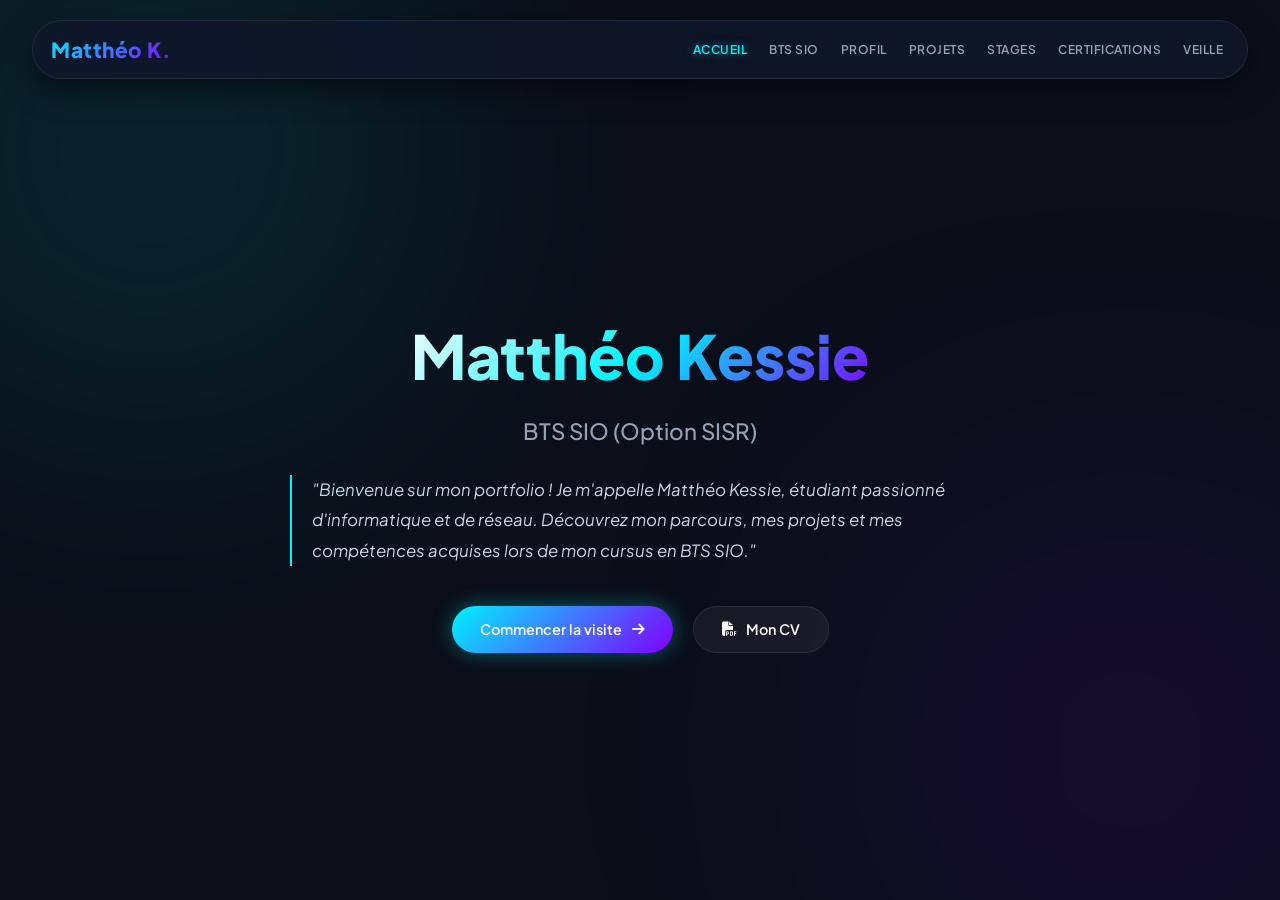
==== commit 7182f0ac: "Fix iframe source for CV in index.html" ====
--- a/index.html
+++ b/index.html
@@ -67,7 +67,7 @@
         <div class="modal-content" style="height: 85vh; max-width: 850px; display: flex; flex-direction: column;">
             <span class="close-modal" id="close-cv-modal">&times;</span>
             <h2 style="margin-bottom: 15px; color: var(--primary-accent);"><i class="fas fa-file-pdf"></i> Curriculum Vitae - Matthéo KESSIE</h2>
-            <iframe src="CV matt paris.pdf" width="100%" height="100%" style="border: none; border-radius: 8px; flex-grow: 1;"></iframe>
+            <iframe src="CV-mattheo-paris.pdf" width="100%" height="100%" style="border: none; border-radius: 8px; flex-grow: 1;"></iframe>
         </div>
     </div>
 
--- a/style.css
+++ b/style.css
@@ -102,7 +102,7 @@
 
     border: 1px solid var(--card-border);
 
-    padding: 12px 30px;
+    padding: 12px 18px;
     border-radius: 40px;
 
     display: flex;
@@ -151,24 +151,16 @@
     list-style: none;
 }
 
-
 .nav-links a {
     color: var(--text-muted);
-
     text-decoration: none;
-
-    font-size: 0.8rem;
+    font-size: 0.75rem; /* Passé de 0.8rem à 0.75rem */
     font-weight: 600;
-
     text-transform: uppercase;
     letter-spacing: 0.5px;
-
     transition: all 0.3s ease;
-
-    padding: 5px 8px;
-
+    padding: 5px 6px;   /* Passé de 5px 8px à 5px 6px */
     white-space: nowrap;
-
     display: block;
 }
 
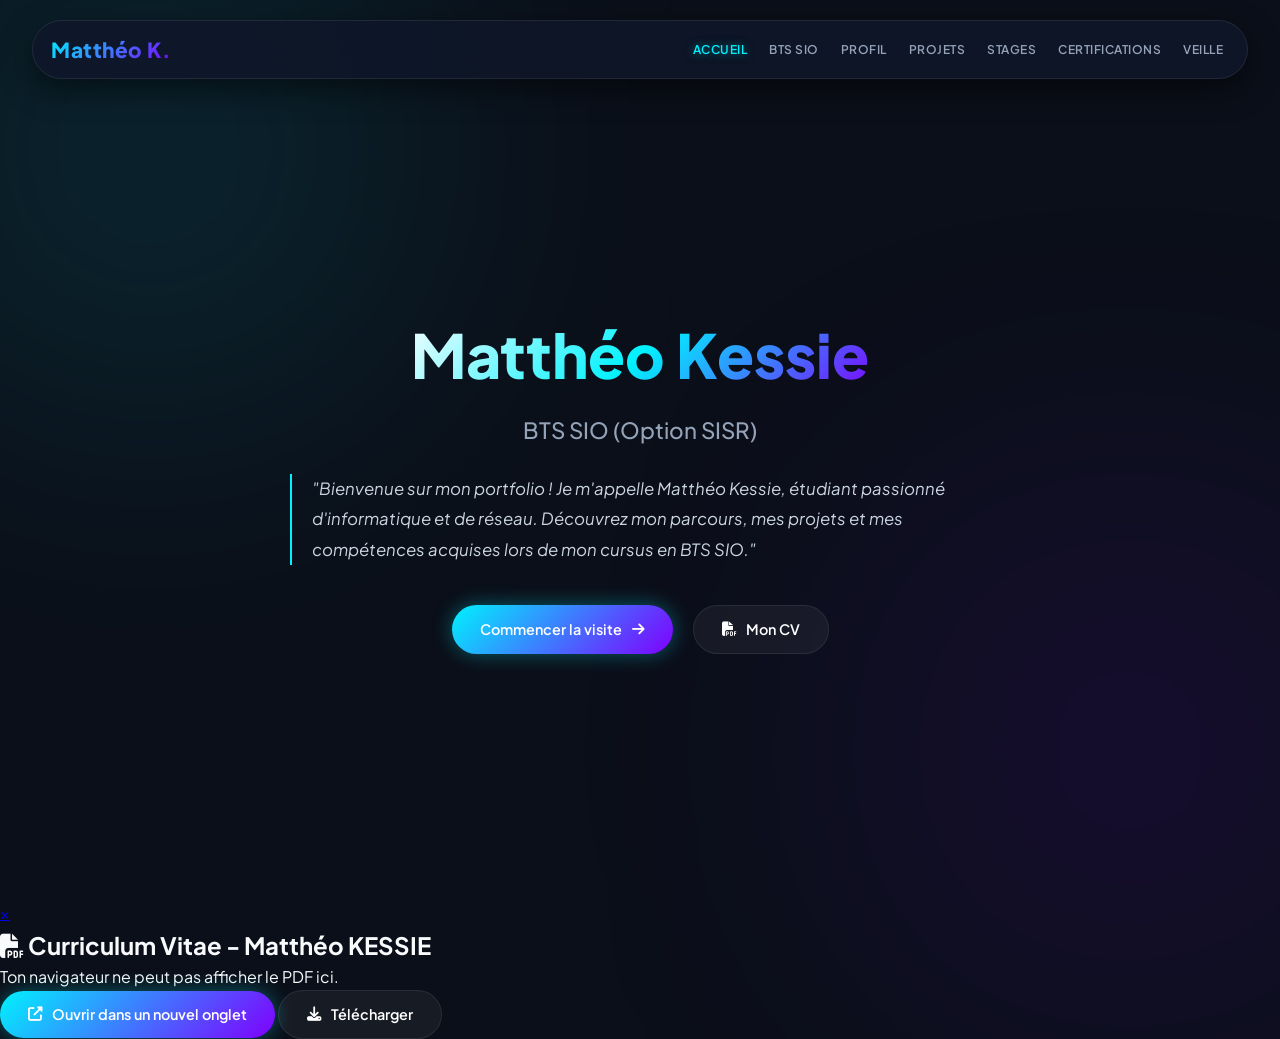
==== commit 2e3ef508: "Simplify HTML structure and update CV modal Refactor HTML structure for better readability and funct" ====
--- a/index.html
+++ b/index.html
@@ -1,37 +1,18 @@
 <!DOCTYPE html>
 <html lang="fr">
 <head>
-
     <meta charset="UTF-8">
-
-    <meta
-        name="viewport"
-        content="width=device-width, initial-scale=1.0"
-    >
-
+    <meta name="viewport" content="width=device-width, initial-scale=1.0">
     <title>Matthéo KESSIE - Accueil</title>
 
-
     <!-- Font Awesome -->
-    <link
-        rel="stylesheet"
-        href="https://cdnjs.cloudflare.com/ajax/libs/font-awesome/6.4.0/css/all.min.css"
-    >
-
+    <link rel="stylesheet" href="https://cdnjs.cloudflare.com/ajax/libs/font-awesome/6.4.0/css/all.min.css">
 
     <!-- Google Fonts -->
-    <link
-        href="https://fonts.googleapis.com/css2?family=Plus+Jakarta+Sans:wght@300;400;500;600;700;800&display=swap"
-        rel="stylesheet"
-    >
+    <link href="https://fonts.googleapis.com/css2?family=Plus+Jakarta+Sans:wght@300;400;500;600;700;800&display=swap" rel="stylesheet">
 
-
-    <!-- Ton CSS -->
-    <link
-        rel="stylesheet"
-        href="style.css"
-    >
-
+    <!-- CSS -->
+    <link rel="stylesheet" href="style.css">
 </head>
 <body>
 
@@ -58,19 +39,35 @@
         </p>
         <div class="hero-buttons">
             <a href="bts-sio.html" class="btn btn-primary">Commencer la visite <i class="fas fa-arrow-right"></i></a>
-            <button id="open-cv-btn" class="btn btn-outline"><i class="fas fa-file-pdf"></i> Mon CV</button>
+            <a href="#cv-modal" class="btn btn-outline"><i class="fas fa-file-pdf"></i> Mon CV</a>
         </div>
     </section>
 
-    <!-- MODALE POP-UP CV -->
-    <div id="cv-modal" class="modal">
-        <div class="modal-content" style="height: 85vh; max-width: 850px; display: flex; flex-direction: column;">
-            <span class="close-modal" id="close-cv-modal">&times;</span>
-            <h2 style="margin-bottom: 15px; color: var(--primary-accent);"><i class="fas fa-file-pdf"></i> Curriculum Vitae - Matthéo KESSIE</h2>
-            <iframe src="CV-mattheo-paris.pdf" width="100%" height="100%" style="border: none; border-radius: 8px; flex-grow: 1;"></iframe>
+   <!-- FENÊTRE CV (CSS uniquement) -->
+<div id="cv-modal" class="cv-modal">
+    <!-- Clic sur le fond sombre = fermer -->
+    <a href="#accueil" class="cv-modal-backdrop" aria-label="Fermer"></a>
+
+    <div class="cv-modal-box">
+        <a href="#accueil" class="cv-modal-close" aria-label="Fermer">&times;</a>
+        <h2><i class="fas fa-file-pdf"></i> Curriculum Vitae - Matthéo KESSIE</h2>
+
+        <object data="CV-mattheo-paris.pdf" type="application/pdf" class="cv-modal-pdf">
+            <div class="cv-modal-fallback">
+                <p>Ton navigateur ne peut pas afficher le PDF ici.</p>
+            </div>
+        </object>
+
+        <div class="cv-modal-actions">
+            <a href="CV-mattheo-paris.pdf" target="_blank" rel="noopener" class="btn btn-primary">
+                <i class="fas fa-up-right-from-square"></i> Ouvrir dans un nouvel onglet
+            </a>
+            <a href="CV-mattheo-paris.pdf" download class="btn btn-outline">
+                <i class="fas fa-download"></i> Télécharger
+            </a>
         </div>
     </div>
+</div>
 
-    <script src="script.js"></script>
 </body>
 </html>
